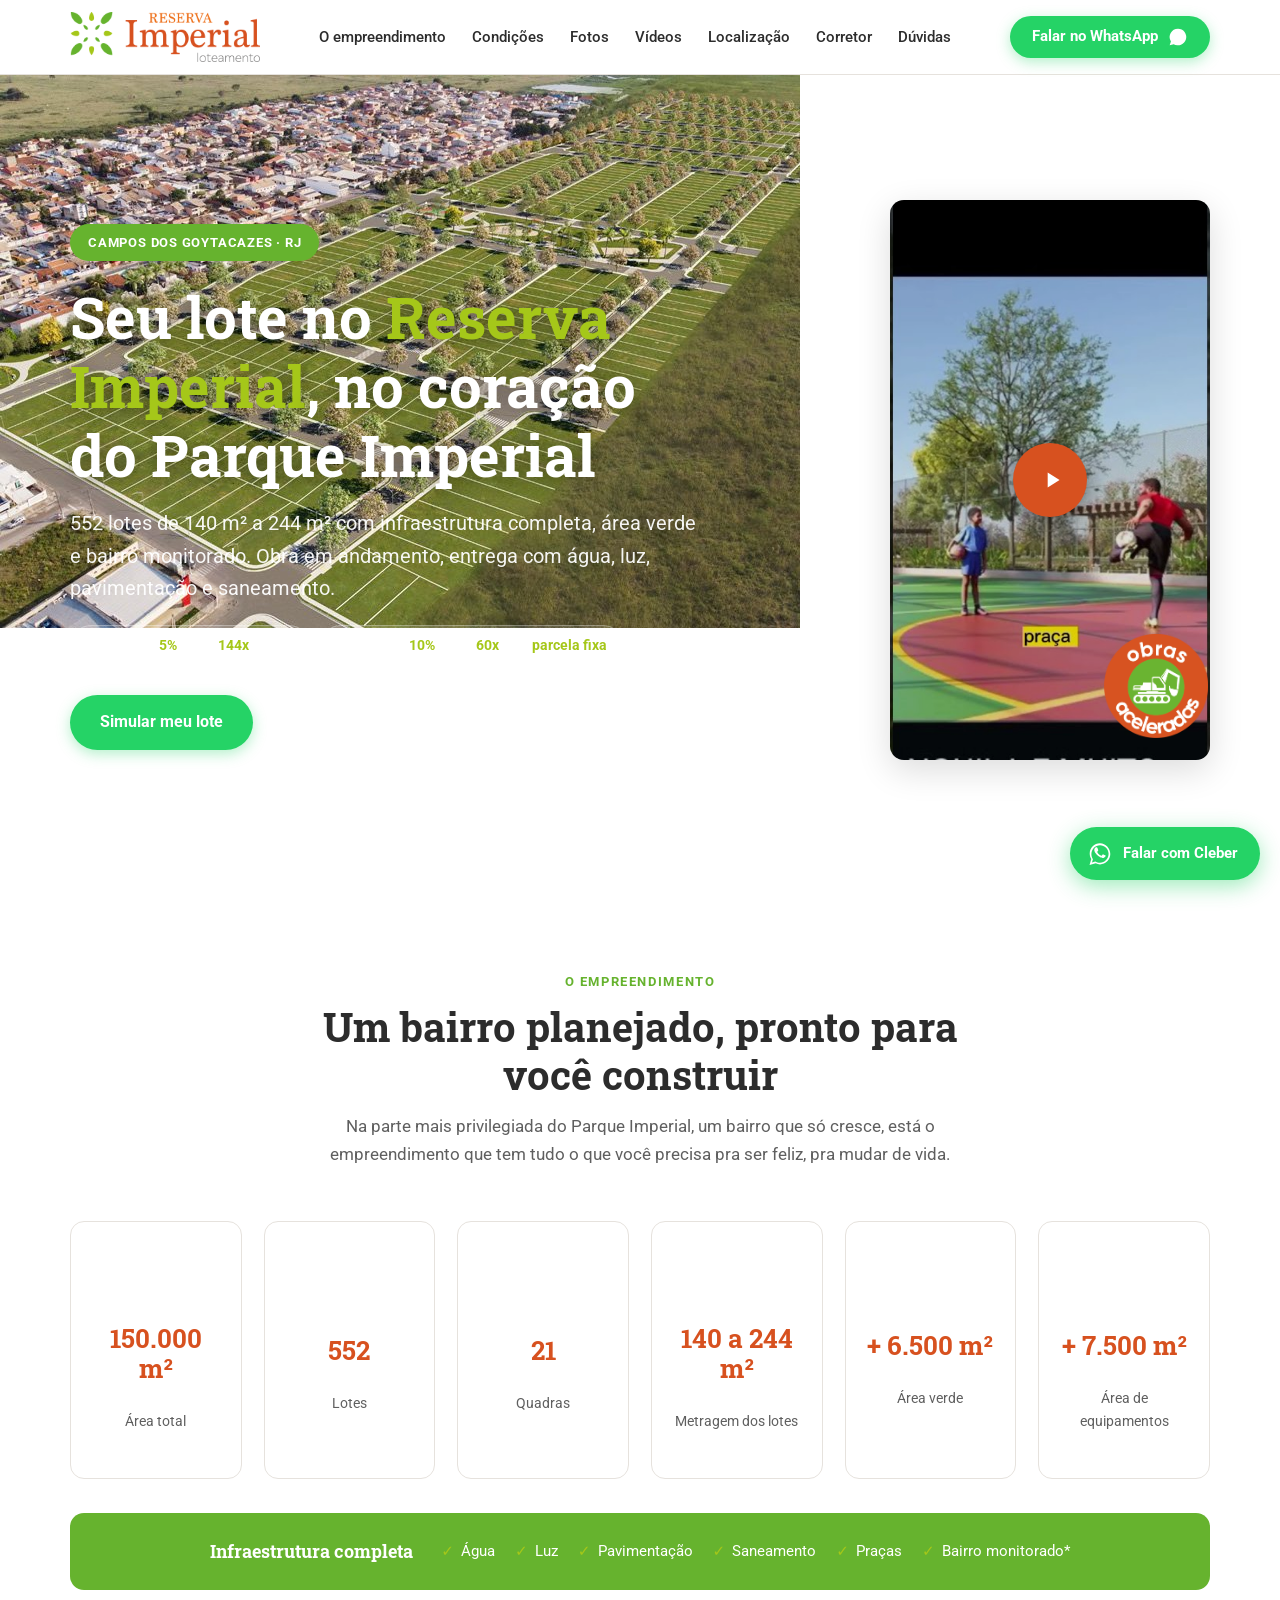
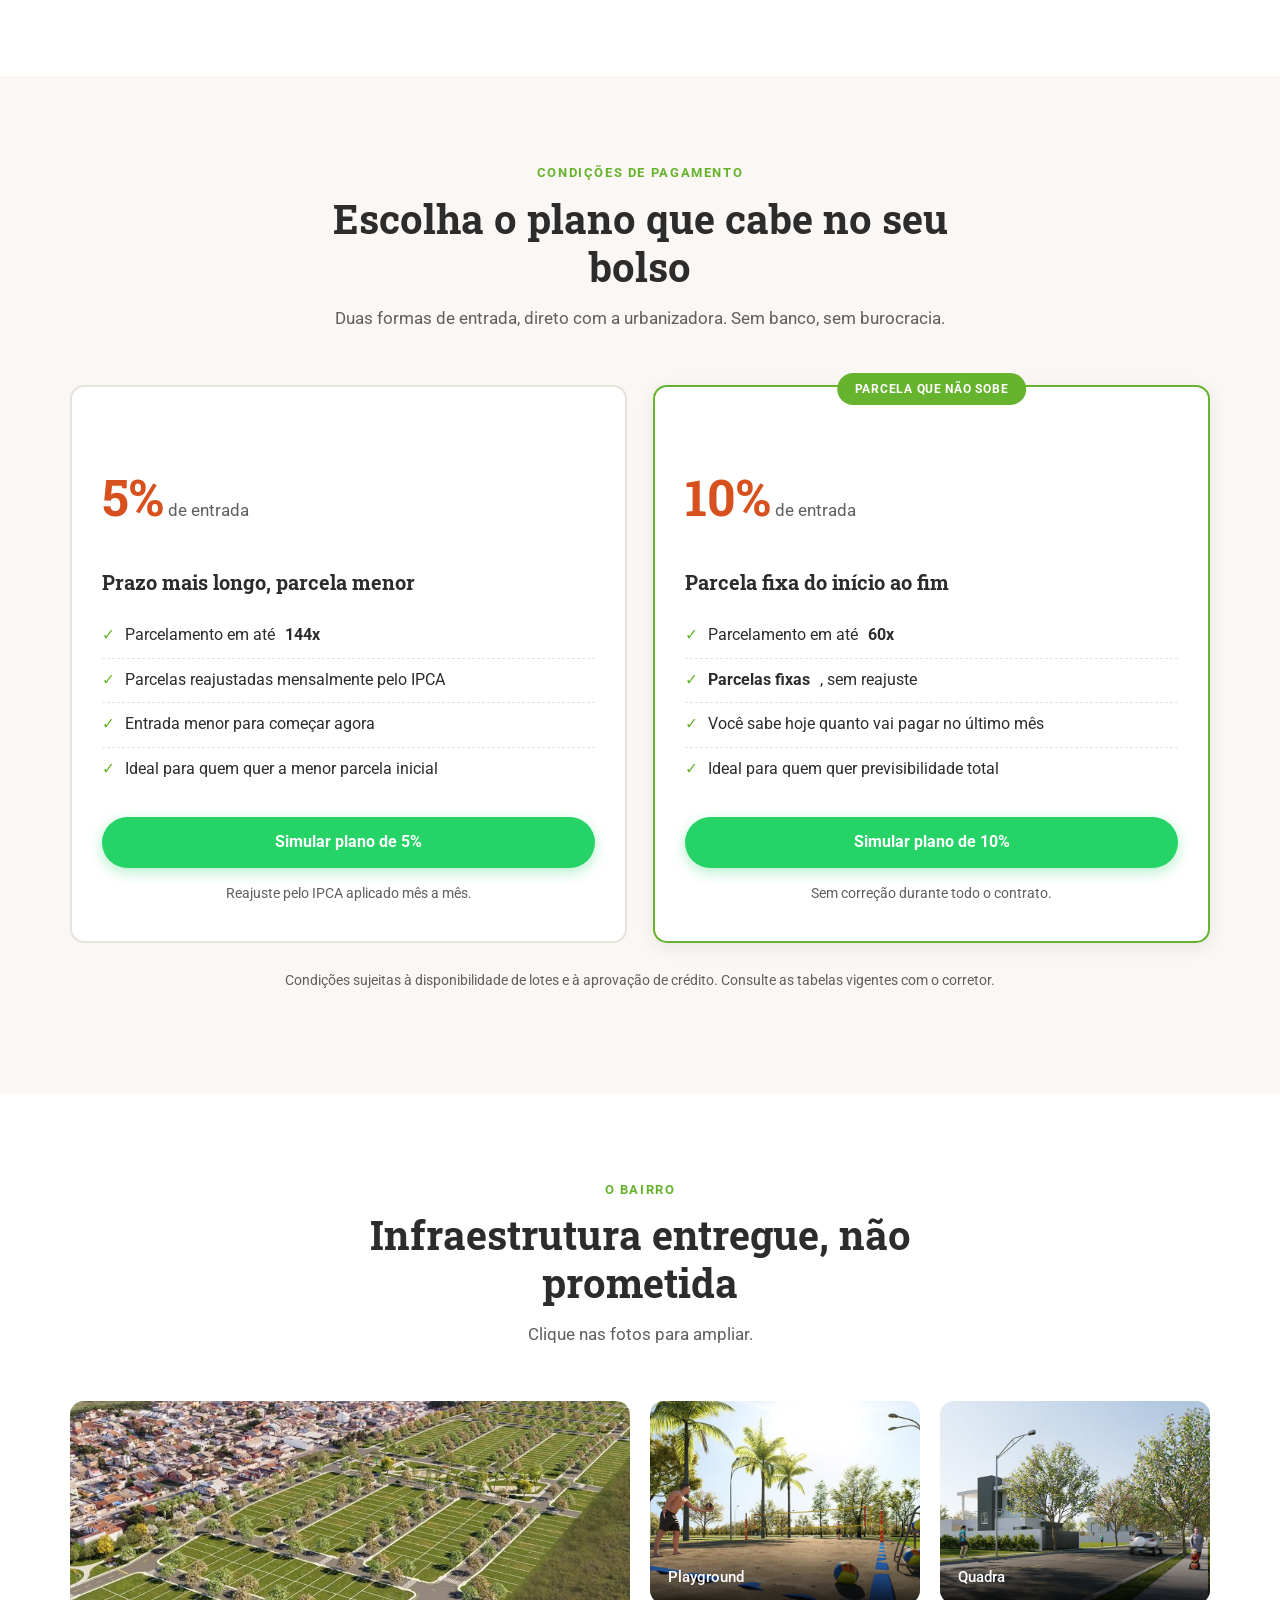
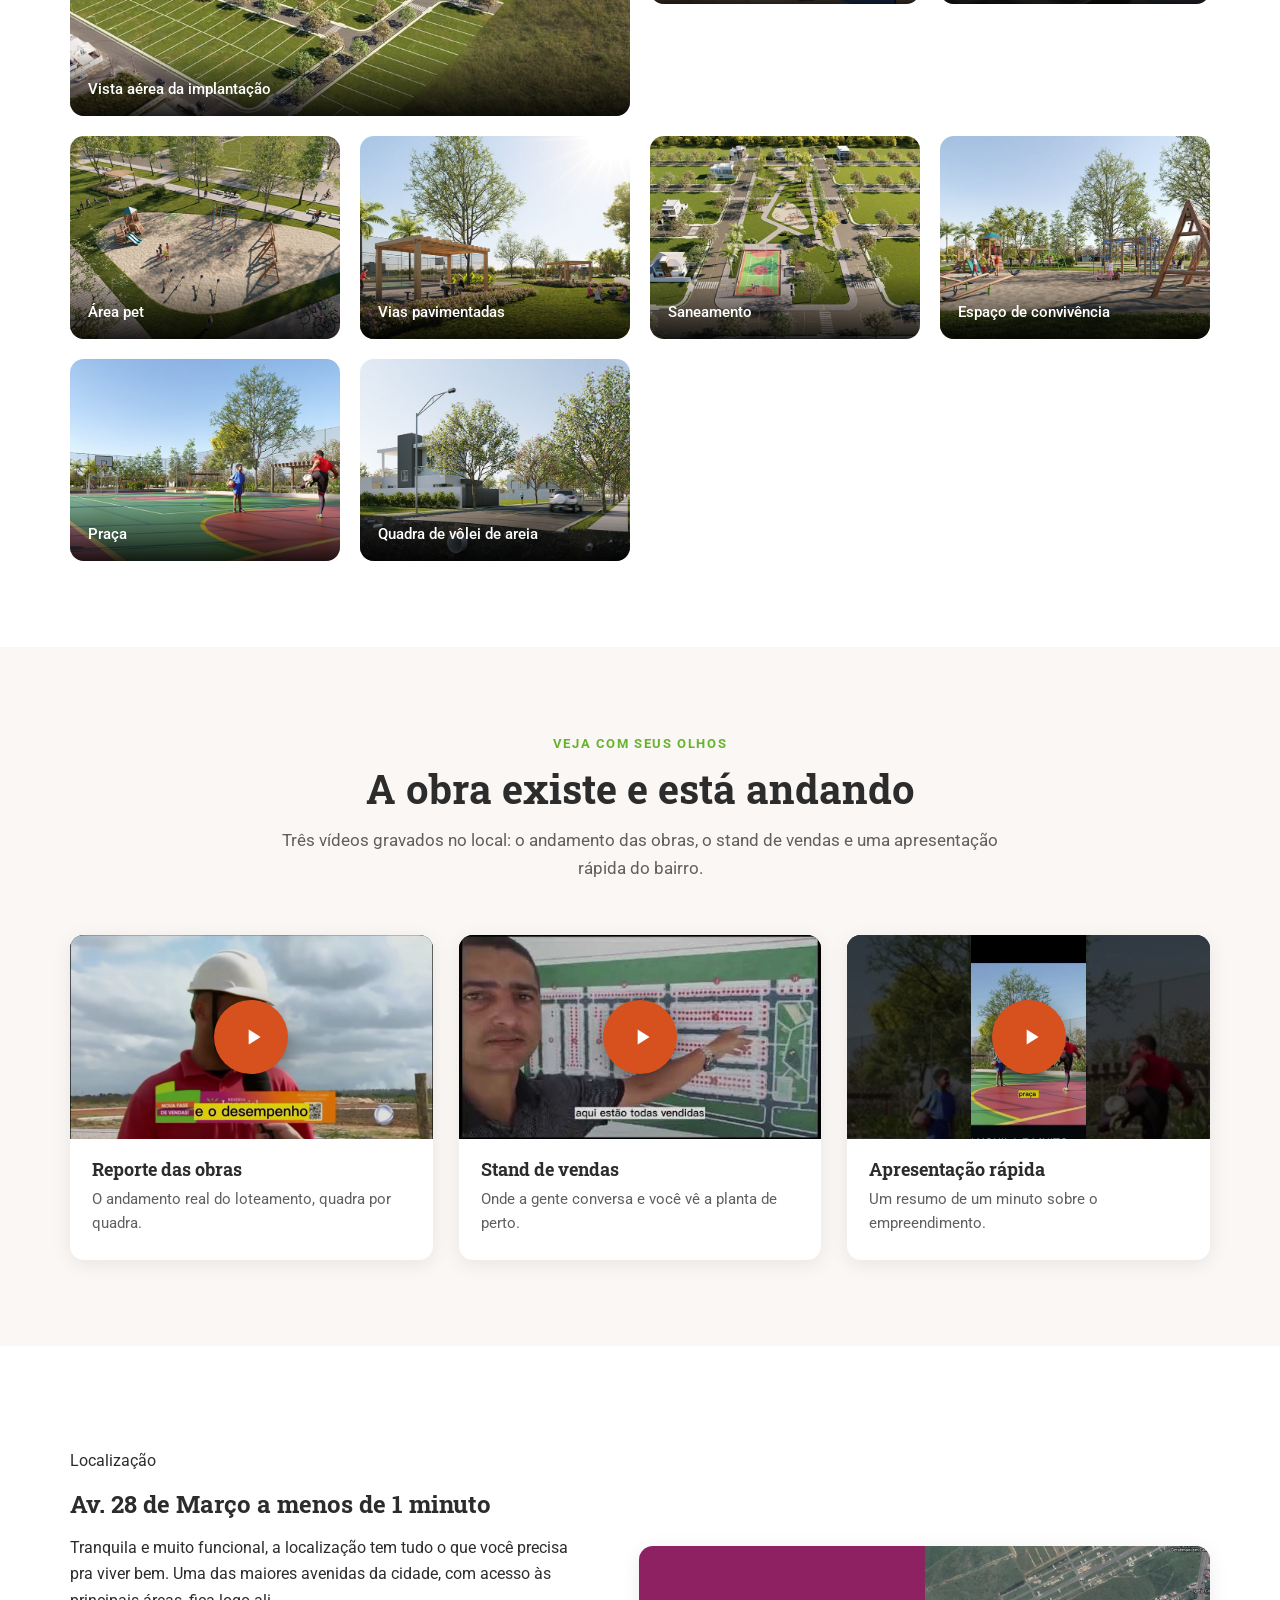
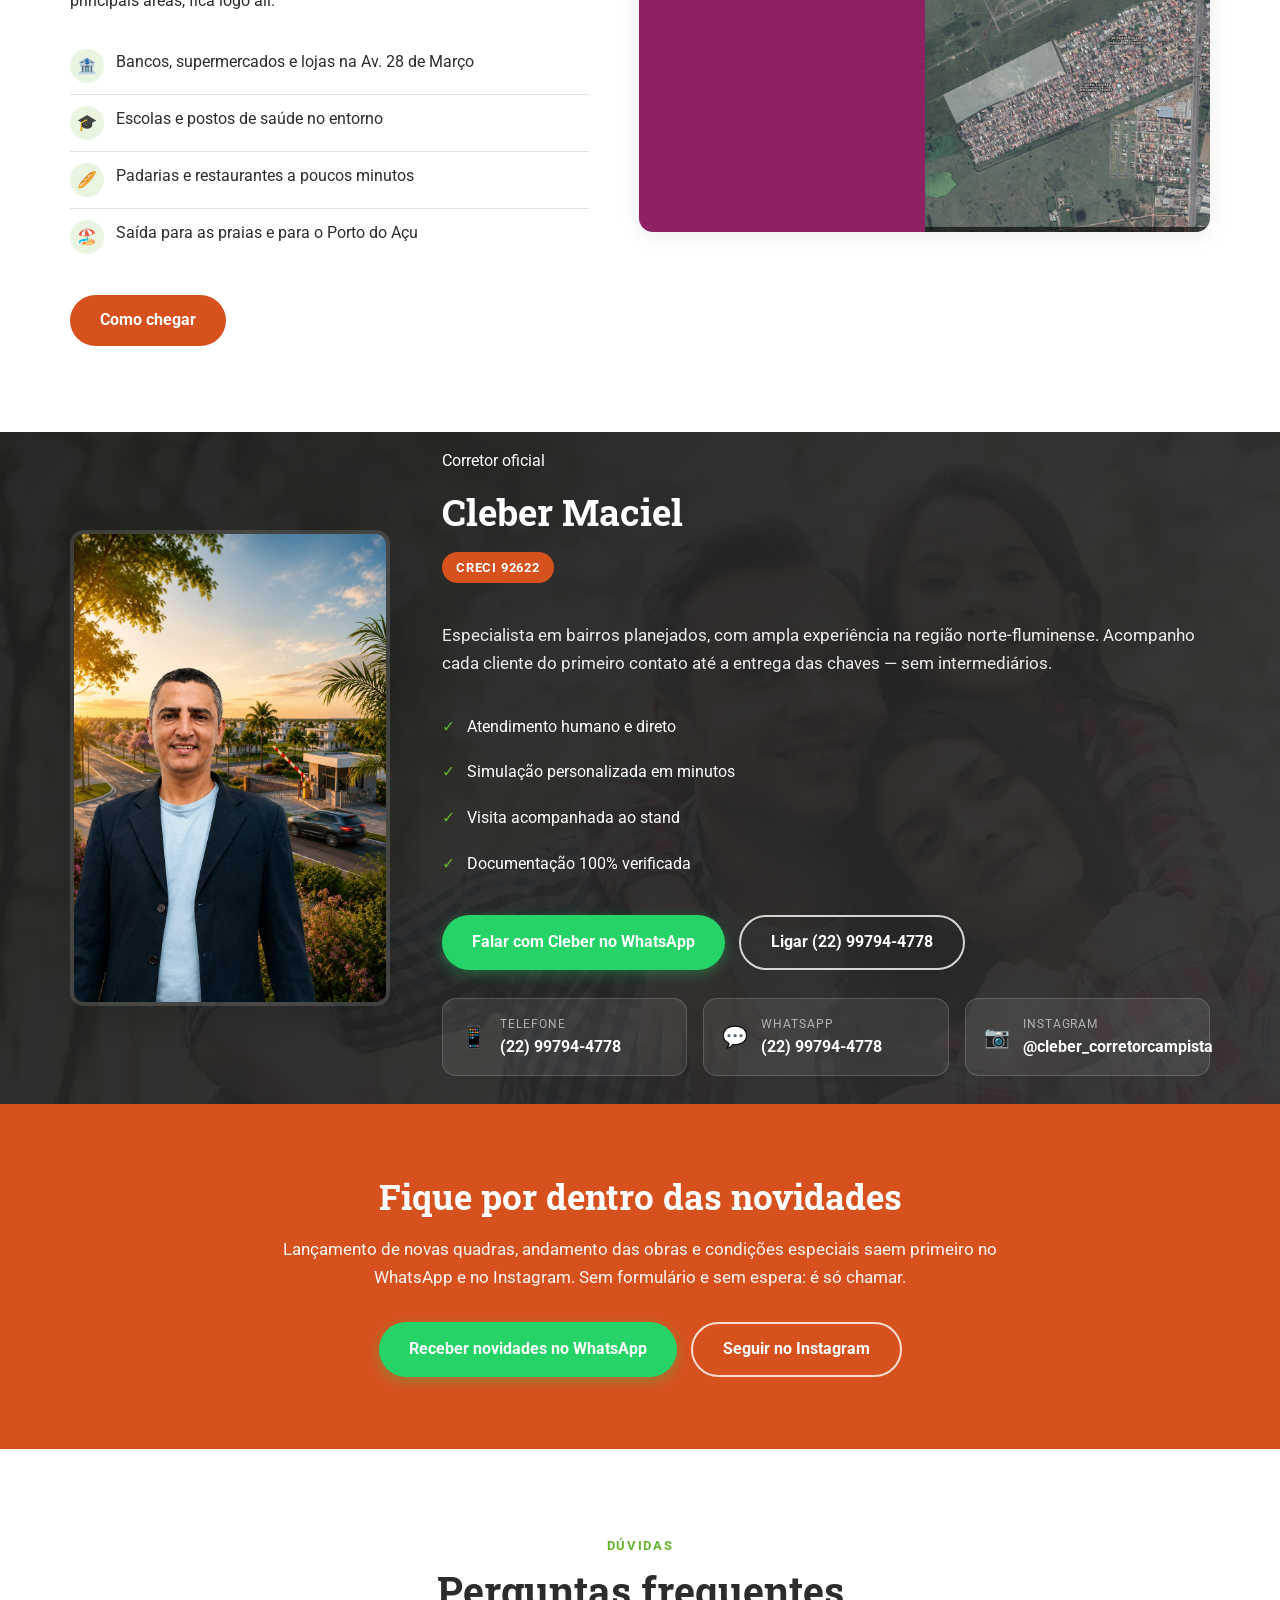
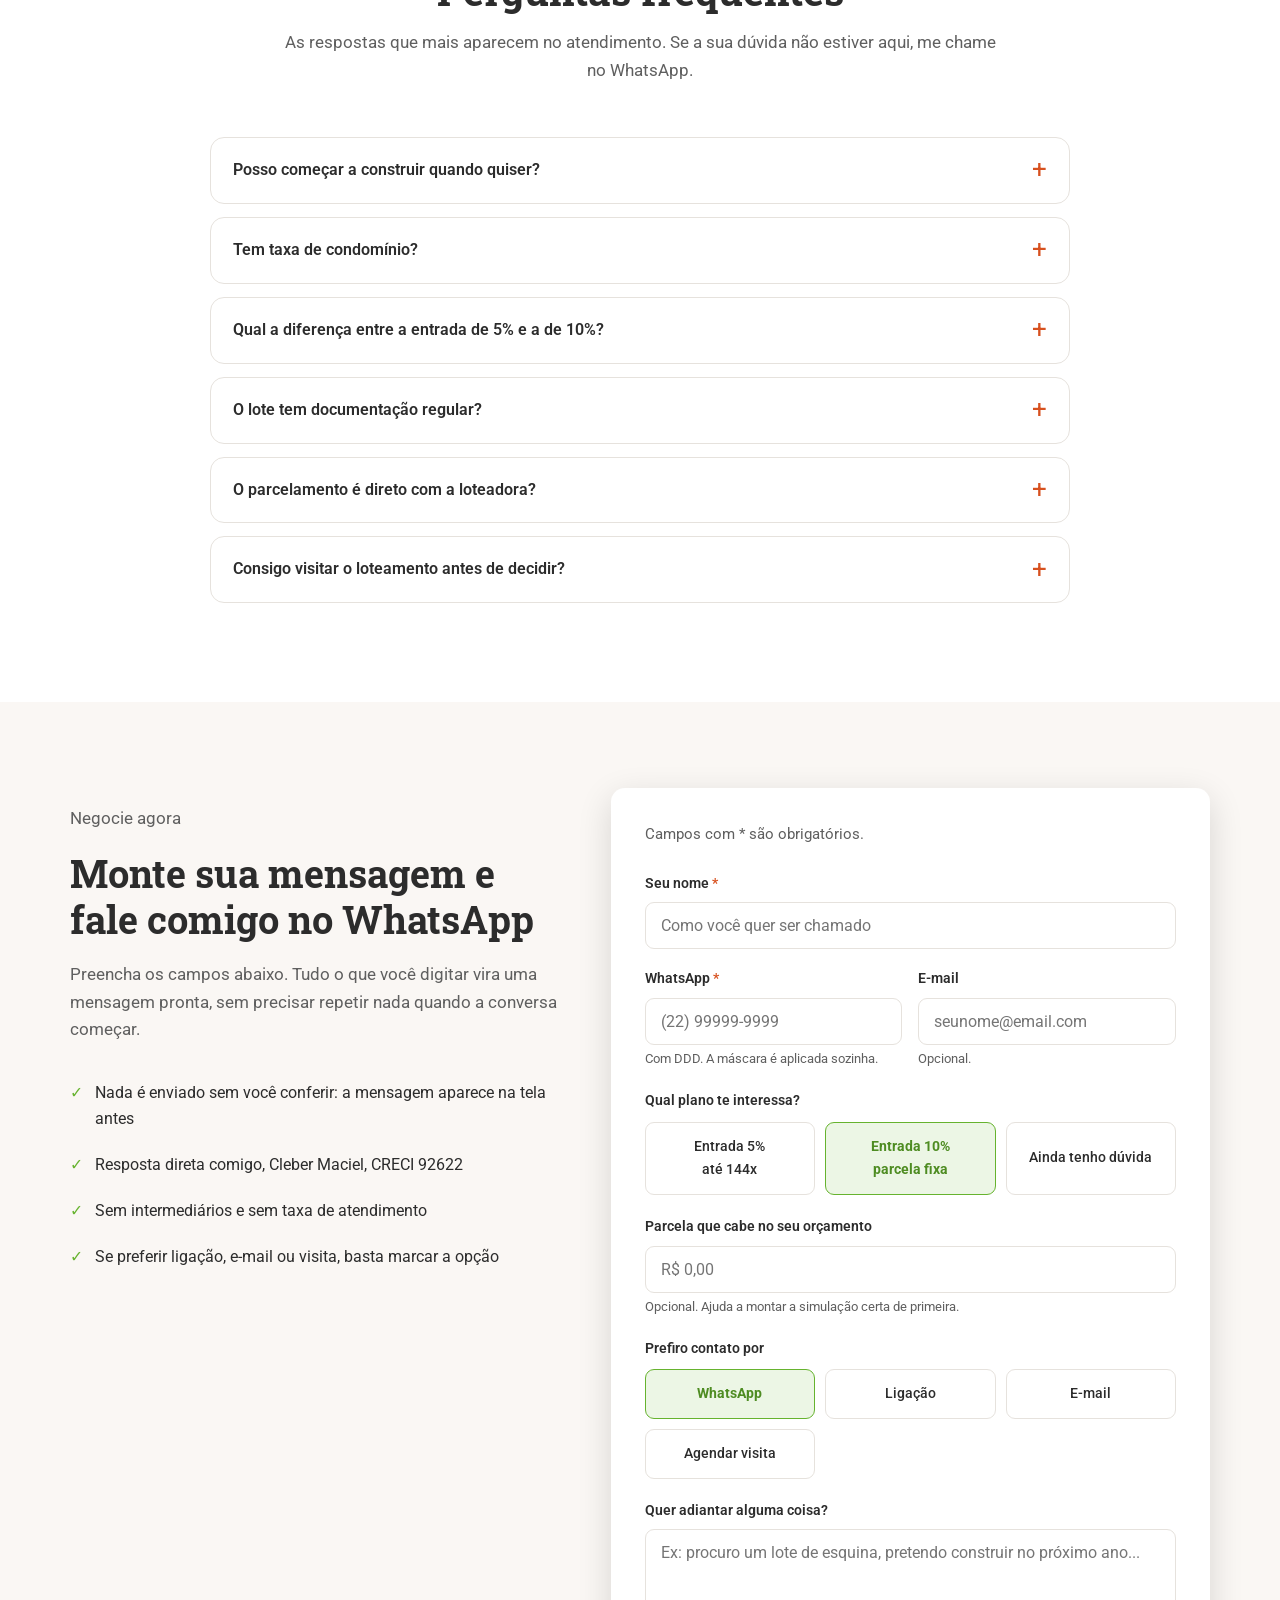
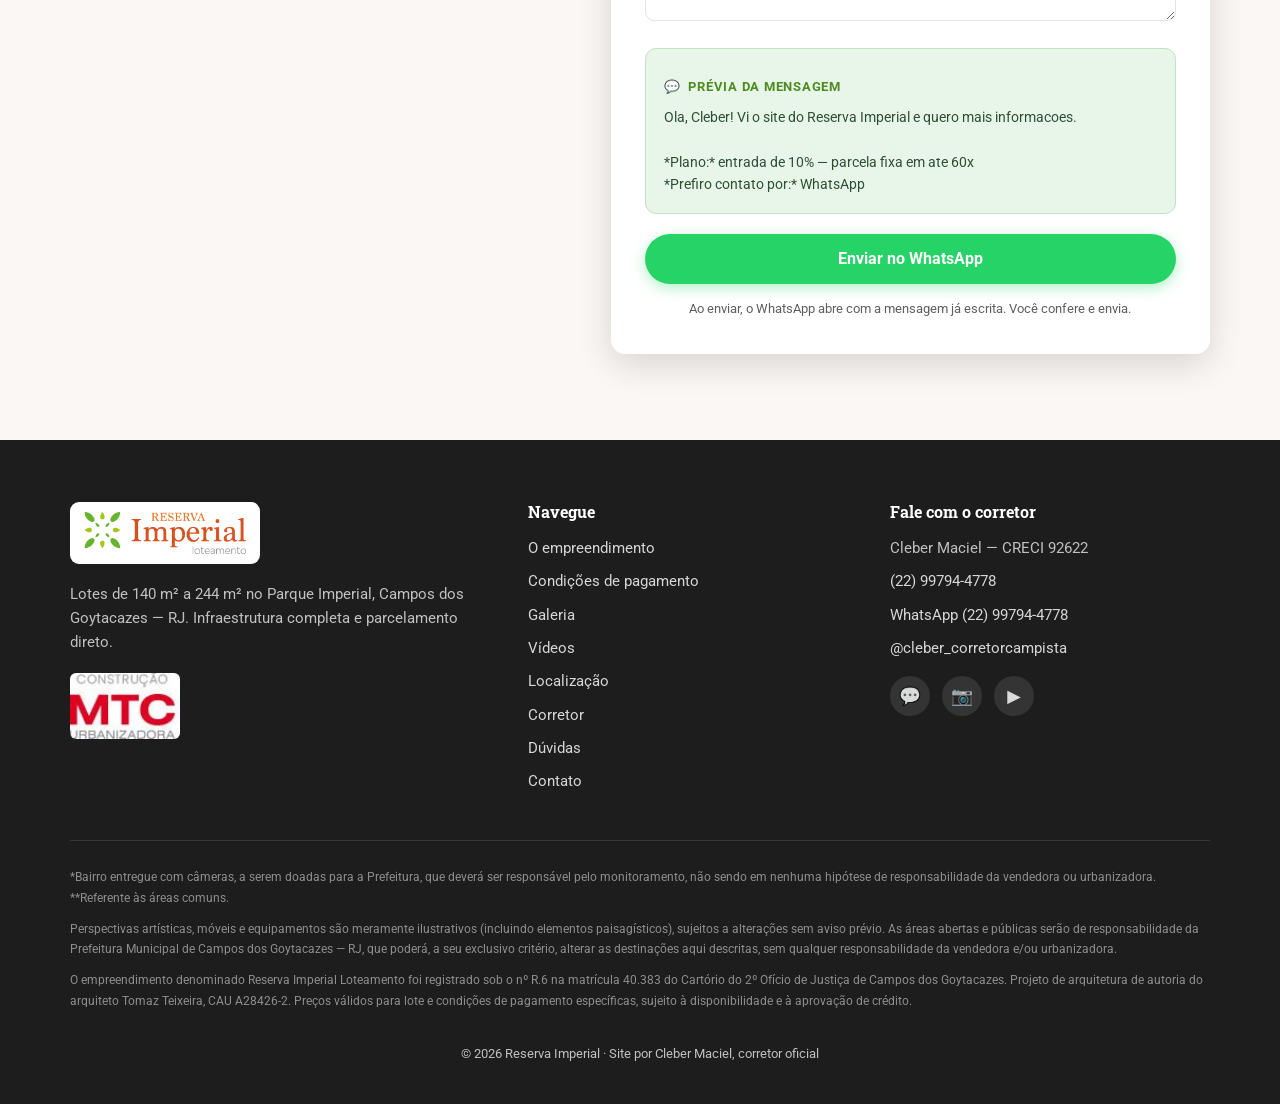
==== novo-site/index.html @ 7c54fb8e "SIET" ====
<!DOCTYPE html>
<html lang="pt-BR">
<head>
<meta charset="utf-8">
<meta name="viewport" content="width=device-width, initial-scale=1">
<title>Loteamento Reserva Imperial — Lotes em Campos dos Goytacazes, RJ</title>
<meta name="description" content="Lotes de 140 m² a 244 m² no Parque Imperial, Campos dos Goytacazes. Entrada de 5% em até 144x ou 10% com parcela fixa em até 60x. Fale com Cleber Maciel, CRECI 92622.">
<link rel="canonical" href="https://loteamentoreservaimperial.com.br/">
<link rel="icon" href="assets/img/favicon.png">

<meta property="og:type" content="website">
<meta property="og:locale" content="pt_BR">
<meta property="og:site_name" content="Loteamento Reserva Imperial">
<meta property="og:title" content="Loteamento Reserva Imperial — Lotes em Campos dos Goytacazes">
<meta property="og:description" content="552 lotes de 140 m² a 244 m² com infraestrutura completa. Entrada de 5% em até 144x ou 10% com parcela fixa em até 60x.">
<meta property="og:image" content="https://loteamentoreservaimperial.com.br/assets/img/IMPLANTAcaO_DRONE.jpg">
<meta property="og:image:alt" content="Vista aérea do Loteamento Reserva Imperial">
<meta property="og:url" content="https://loteamentoreservaimperial.com.br/">
<meta name="twitter:card" content="summary_large_image">
<meta name="twitter:title" content="Loteamento Reserva Imperial — Campos dos Goytacazes">
<meta name="twitter:description" content="Lotes com infraestrutura completa. Entrada de 5% em até 144x ou 10% fixa em até 60x.">
<meta name="twitter:image" content="https://loteamentoreservaimperial.com.br/assets/img/IMPLANTAcaO_DRONE.jpg">

<link rel="preconnect" href="https://fonts.googleapis.com">
<link rel="preconnect" href="https://fonts.gstatic.com" crossorigin>
<link href="https://fonts.googleapis.com/css2?family=Roboto:wght@400;500;700&family=Roboto+Slab:wght@600;700&display=swap" rel="stylesheet">
<link rel="stylesheet" href="css/style.css">
</head>
<body>

<a class="pular-link" href="#conteudo">Pular para o conteúdo</a>

<header class="topo">
  <div class="container topo-inner">
    <a class="topo-logo" href="#inicio">
      <img src="assets/img/logo-reserva-imperial.png" alt="Reserva Imperial Loteamento" width="190" height="49">
    </a>

    <button class="menu-btn" type="button" aria-expanded="false" aria-controls="menu-principal" aria-label="Abrir menu">
      <span></span><span></span><span></span>
    </button>

    <nav class="nav" id="menu-principal" aria-label="Menu principal">
      <ul>
        <li><a href="#empreendimento">O empreendimento</a></li>
        <li><a href="#pagamento">Condições</a></li>
        <li><a href="#galeria">Fotos</a></li>
        <li><a href="#videos">Vídeos</a></li>
        <li><a href="#localizacao">Localização</a></li>
        <li><a href="#corretor">Corretor</a></li>
        <li><a href="#duvidas">Dúvidas</a></li>
      </ul>
    </nav>

    <div class="topo-cta">
      <a class="btn btn-whats" href="https://wa.me/5522997944778?text=Ol%C3%A1%2C%20Cleber!%20Vi%20o%20site%20do%20Reserva%20Imperial%20e%20quero%20mais%20informa%C3%A7%C3%B5es." target="_blank" rel="noopener">
        <span class="txt">Falar no WhatsApp</span>
        <svg viewBox="0 0 24 24" width="20" height="20" aria-hidden="true" fill="currentColor"><path d="M17.5 14.4c-.3-.2-1.8-.9-2.1-1-.3-.1-.5-.2-.7.1s-.8 1-1 1.2c-.2.2-.4.3-.7.1a8.4 8.4 0 0 1-2.5-1.5 9.2 9.2 0 0 1-1.7-2.2c-.2-.3 0-.5.1-.6l.6-.7c.2-.2.2-.4.3-.6 0-.2-.7-1.7-1-2.3-.2-.6-.5-.5-.7-.5h-.6c-.2 0-.6.1-.9.4-.3.4-1.1 1.1-1.1 2.6s1.1 3 1.3 3.2c.1.2 2 3.3 5 4.5 2.5 1 3 .8 3.6.7.5 0 1.7-.7 2-1.4.2-.7.2-1.3.2-1.4-.1-.1-.2-.2-.5-.3zM12 2a10 10 0 0 0-8.5 15.3L2 22l4.8-1.4A10 10 0 1 0 12 2z"/></svg>
      </a>
    </div>
  </div>
</header>

<main id="conteudo">

<section class="hero" id="inicio">
  <img class="hero-bg" src="assets/img/IMPLANTAcaO_DRONE.jpg" alt="" aria-hidden="true">
  <div class="container">
    <div class="hero-grid">
      <div>
        <p class="hero-tag">Campos dos Goytacazes · RJ</p>
        <h1>Seu lote no <span class="destaque">Reserva Imperial</span>, no coração do Parque Imperial</h1>
        <p class="hero-sub">552 lotes de 140 m² a 244 m² com infraestrutura completa, área verde e bairro monitorado. Obra em andamento, entrega com água, luz, pavimentação e saneamento.</p>
        <ul class="hero-precos">
          <li>Entrada de <strong>5%</strong> — até <strong>144x</strong> (IPCA)</li>
          <li>Entrada de <strong>10%</strong> — até <strong>60x</strong> com <strong>parcela fixa</strong></li>
        </ul>
        <div class="hero-btns">
          <a class="btn btn-whats" data-plano="10" href="https://wa.me/5522997944778" target="_blank" rel="noopener">Simular meu lote</a>
          <a class="btn btn-vazio" href="#pagamento">Ver as condições</a>
        </div>
      </div>

      <div class="hero-video">
        <div class="video-facade" data-video="8uhp53BxR7E" data-titulo="Apresentação do Loteamento Reserva Imperial" aria-label="Assistir a apresentação do Reserva Imperial">
          <img src="assets/img/8uhp53BxR7E-maxresdefault.jpg" alt="Apresentação em vídeo do Loteamento Reserva Imperial" width="405" height="720">
          <span class="video-play" aria-hidden="true"><svg viewBox="0 0 24 24"><path d="M8 5v14l11-7z"/></svg></span>
        </div>
      </div>
    </div>
    <img class="hero-selo" src="assets/img/SeloObras.png" alt="Selo de obras em andamento" width="110" height="110">
  </div>
</section>

<section class="secao" id="empreendimento">
  <div class="container">
    <div class="secao-titulo revela">
      <p class="olho">O empreendimento</p>
      <h2>Um bairro planejado, pronto para você construir</h2>
      <p>Na parte mais privilegiada do Parque Imperial, um bairro que só cresce, está o empreendimento que tem tudo o que você precisa pra ser feliz, pra mudar de vida.</p>
    </div>

    <div class="numeros-grid revela">
      <div class="numero-card">
        <img src="assets/img/reserva-imperial-icone1-1.png" alt="" width="52" height="52">
        <p class="valor">150.000 m²</p>
        <p class="rotulo">Área total</p>
      </div>
      <div class="numero-card">
        <img src="assets/img/reserva-imperialicone-2-1.png" alt="" width="52" height="52">
        <p class="valor">552</p>
        <p class="rotulo">Lotes</p>
      </div>
      <div class="numero-card">
        <img src="assets/img/reserva-imperial-icone3-1.png" alt="" width="52" height="52">
        <p class="valor">21</p>
        <p class="rotulo">Quadras</p>
      </div>
      <div class="numero-card">
        <img src="assets/img/reserva-imperial-icone1-1.png" alt="" width="52" height="52">
        <p class="valor">140 a 244 m²</p>
        <p class="rotulo">Metragem dos lotes</p>
      </div>
      <div class="numero-card">
        <img src="assets/img/reserva-imperial-icone6.png" alt="" width="52" height="52">
        <p class="valor">+ 6.500 m²</p>
        <p class="rotulo">Área verde</p>
      </div>
      <div class="numero-card">
        <img src="assets/img/reserva-imperial-icone7.png" alt="" width="52" height="52">
        <p class="valor">+ 7.500 m²</p>
        <p class="rotulo">Área de equipamentos</p>
      </div>
    </div>

    <div class="infra-faixa revela">
      <strong>Infraestrutura completa</strong>
      <ul>
        <li>Água</li>
        <li>Luz</li>
        <li>Pavimentação</li>
        <li>Saneamento</li>
        <li>Praças</li>
        <li>Bairro monitorado*</li>
      </ul>
    </div>
  </div>
</section>

<section class="secao secao-alt" id="condicoes">
  <div class="container">
    <div class="secao-titulo revela">
      <p class="olho">Condições de pagamento</p>
      <h2>Escolha o plano que cabe no seu bolso</h2>
      <p>Duas formas de entrada, direto com a urbanizadora. Sem banco, sem burocracia.</p>
    </div>

    <div class="planos revela">
      <div class="plano">
        <p class="plano-entrada">5%<span> de entrada</span></p>
        <h3>Prazo mais longo, parcela menor</h3>
        <ul>
          <li>Parcelamento em até <strong>144x</strong></li>
          <li>Parcelas reajustadas mensalmente pelo IPCA</li>
          <li>Entrada menor para começar agora</li>
          <li>Ideal para quem quer a menor parcela inicial</li>
        </ul>
        <a class="btn btn-whats btn-bloco" data-plano="5" href="#negociar">Simular plano de 5%</a>
        <p class="plano-nota">Reajuste pelo IPCA aplicado mês a mês.</p>
      </div>

      <div class="plano destaque">
        <span class="plano-fita">Parcela que não sobe</span>
        <p class="plano-entrada">10%<span> de entrada</span></p>
        <h3>Parcela fixa do início ao fim</h3>
        <ul>
          <li>Parcelamento em até <strong>60x</strong></li>
          <li><strong>Parcelas fixas</strong>, sem reajuste</li>
          <li>Você sabe hoje quanto vai pagar no último mês</li>
          <li>Ideal para quem quer previsibilidade total</li>
        </ul>
        <a class="btn btn-whats btn-bloco" data-plano="10" href="#negociar">Simular plano de 10%</a>
        <p class="plano-nota">Sem correção durante todo o contrato.</p>
      </div>
    </div>

    <p class="planos-aviso revela">Condições sujeitas à disponibilidade de lotes e à aprovação de crédito. Consulte as tabelas vigentes com o corretor.</p>
  </div>
</section>

<section class="secao" id="galeria">
  <div class="container">
    <div class="secao-titulo revela">
      <p class="olho">O bairro</p>
      <h2>Infraestrutura entregue, não prometida</h2>
      <p>Clique nas fotos para ampliar.</p>
    </div>

    <div class="galeria revela">
      <figure data-full="assets/img/IMPLANTAcaO_DRONE.jpg">
        <img src="assets/img/IMPLANTAcaO_DRONE.jpg" alt="Vista aérea do loteamento Reserva Imperial com as quadras e vias já demarcadas" loading="lazy">
        <figcaption>Vista aérea da implantação</figcaption>
      </figure>
      <figure data-full="assets/img/reserva-imperial01.jpg">
        <img src="assets/img/reserva-imperial01-768x531.jpg" alt="Playground do bairro com brinquedos instalados" loading="lazy">
        <figcaption>Playground</figcaption>
      </figure>
      <figure data-full="assets/img/reserva-imperial02.jpg">
        <img src="assets/img/reserva-imperial02-768x531.jpg" alt="Quadra poliesportiva do loteamento" loading="lazy">
        <figcaption>Quadra</figcaption>
      </figure>
      <figure data-full="assets/img/reserva-imperial03.jpg">
        <img src="assets/img/reserva-imperial03-768x531.jpg" alt="Área pet cercada para cães" loading="lazy">
        <figcaption>Área pet</figcaption>
      </figure>
      <figure data-full="assets/img/reserva-imperial04.jpg">
        <img src="assets/img/reserva-imperial04-768x531.jpg" alt="Ruas asfaltadas com guias e sarjetas concluídas" loading="lazy">
        <figcaption>Vias pavimentadas</figcaption>
      </figure>
      <figure data-full="assets/img/reserva-imperial05.jpg">
        <img src="assets/img/reserva-imperial05-768x531.jpg" alt="Obra de rede de saneamento do loteamento" loading="lazy">
        <figcaption>Saneamento</figcaption>
      </figure>
      <figure data-full="assets/img/reserva-imperial06.jpg">
        <img src="assets/img/reserva-imperial06-768x531.jpg" alt="Espaço de convivência com bancos e paisagismo" loading="lazy">
        <figcaption>Espaço de convivência</figcaption>
      </figure>
      <figure data-full="assets/img/reserva-imperial08.jpg">
        <img src="assets/img/reserva-imperial08-768x531.jpg" alt="Praça central do bairro com área gramada" loading="lazy">
        <figcaption>Praça</figcaption>
      </figure>
      <figure data-full="assets/img/reserva-imperial09.jpg">
        <img src="assets/img/reserva-imperial09-768x531.jpg" alt="Quadra de vôlei de areia do loteamento" loading="lazy">
        <figcaption>Quadra de vôlei de areia</figcaption>
      </figure>
    </div>
  </div>
</section>

<!-- ===================== VIDEOS ===================== -->
<section class="secao secao-alt" id="videos">
  <div class="container">
    <div class="secao-titulo revela">
      <p class="olho">Veja com seus olhos</p>
      <h2>A obra existe e está andando</h2>
      <p>Três vídeos gravados no local: o andamento das obras, o stand de vendas e uma apresentação rápida do bairro.</p>
    </div>

    <div class="videos-grid revela">
      <article class="video-card">
        <div class="moldura">
          <div class="video-facade" data-video="cCxr64xngdQ" data-titulo="Reporte Loteamento Reserva Imperial">
            <img src="assets/img/cCxr64xngdQ-maxresdefault.jpg" alt="Capa do vídeo com o reporte das obras do Reserva Imperial" loading="lazy">
            <span class="video-play" aria-hidden="true">
              <svg viewBox="0 0 24 24"><path d="M8 5v14l11-7z"/></svg>
            </span>
          </div>
        </div>
        <div class="info">
          <h3>Reporte das obras</h3>
          <p>O andamento real do loteamento, quadra por quadra.</p>
        </div>
      </article>

      <article class="video-card">
        <div class="moldura">
          <div class="video-facade" data-video="fD1YooKp1zg" data-titulo="Stand Loteamento Reserva Imperial">
            <img src="assets/img/fD1YooKp1zg-hqdefault.jpg" alt="Capa do vídeo do stand de vendas do Reserva Imperial" loading="lazy">
            <span class="video-play" aria-hidden="true">
              <svg viewBox="0 0 24 24"><path d="M8 5v14l11-7z"/></svg>
            </span>
          </div>
        </div>
        <div class="info">
          <h3>Stand de vendas</h3>
          <p>Onde a gente conversa e você vê a planta de perto.</p>
        </div>
      </article>

      <article class="video-card">
        <div class="moldura">
          <div class="video-facade" data-video="8uhp53BxR7E" data-titulo="Apresentação loteamento Reserva Imperial">
            <img src="assets/img/8uhp53BxR7E-maxresdefault.jpg" alt="Capa do vídeo de apresentação do Reserva Imperial" loading="lazy">
            <span class="video-play" aria-hidden="true">
              <svg viewBox="0 0 24 24"><path d="M8 5v14l11-7z"/></svg>
            </span>
          </div>
        </div>
        <div class="info">
          <h3>Apresentação rápida</h3>
          <p>Um resumo de um minuto sobre o empreendimento.</p>
        </div>
      </article>
    </div>
  </div>
</section>

<!-- ===================== LOCALIZACAO ===================== -->
<section class="secao" id="localizacao">
  <div class="container">
    <div class="local-grid">
      <div class="revela">
        <p class="olho">Localização</p>
        <h2>Av. 28 de Março a menos de 1 minuto</h2>
        <p>Tranquila e muito funcional, a localização tem tudo o que você precisa pra viver bem. Uma das maiores avenidas da cidade, com acesso às principais áreas, fica logo ali.</p>

        <ul class="local-lista">
          <li><span class="icone">🏦</span> Bancos, supermercados e lojas na Av. 28 de Março</li>
          <li><span class="icone">🎓</span> Escolas e postos de saúde no entorno</li>
          <li><span class="icone">🥖</span> Padarias e restaurantes a poucos minutos</li>
          <li><span class="icone">🏖️</span> Saída para as praias e para o Porto do Açu</li>
        </ul>

        <a class="btn btn-laranja" href="https://www.google.com/maps/dir/-21.8041464,-41.3095655/" target="_blank" rel="noopener">Como chegar</a>
      </div>

      <div class="local-mapa revela">
        <img class="mapa-desktop" src="assets/img/reserva-imperial-mapa-1.jpg" alt="Mapa da região do Reserva Imperial em Campos dos Goytacazes" loading="lazy">
        <img class="mapa-mobile" src="assets/img/reserva-imperial-mapa-mobile.jpg" alt="Mapa da região do Reserva Imperial em Campos dos Goytacazes" loading="lazy">
      </div>
    </div>
  </div>
</section>

<!-- ===================== CORRETOR ===================== -->
<section class="corretor" id="corretor">
  <div class="container">
    <div class="corretor-grid revela">
      <div class="corretor-foto">
        <img src="assets/img/cleber.jpg" alt="Cleber Maciel, corretor oficial do Reserva Imperial" width="900" height="1350" loading="lazy">
      </div>

      <div>
        <p class="olho">Corretor oficial</p>
        <h2>Cleber Maciel</h2>
        <p class="creci">CRECI 92622</p>
        <p class="bio">Especialista em bairros planejados, com ampla experiência na região norte-fluminense. Acompanho cada cliente do primeiro contato até a entrega das chaves — sem intermediários.</p>

        <ul class="negocie-bullets">
          <li>Atendimento humano e direto</li>
          <li>Simulação personalizada em minutos</li>
          <li>Visita acompanhada ao stand</li>
          <li>Documentação 100% verificada</li>
        </ul>

        <div class="hero-btns" style="margin-top:28px">
          <a class="btn btn-whats" href="https://wa.me/5522997944778?text=Ol%C3%A1%2C%20Cleber!%20Vi%20o%20site%20do%20Reserva%20Imperial%20e%20quero%20falar%20com%20voc%C3%AA." target="_blank" rel="noopener">Falar com Cleber no WhatsApp</a>
          <a class="btn btn-vazio" href="tel:+5522997944778">Ligar (22) 99794-4778</a>
        </div>

        <div class="corretor-contatos">
          <a href="tel:+5522997944778">
            <span class="ic" aria-hidden="true">📱</span>
            <span><span class="rot">Telefone</span><span class="val">(22) 99794-4778</span></span>
          </a>
          <a href="https://wa.me/5522997944778" target="_blank" rel="noopener">
            <span class="ic" aria-hidden="true">💬</span>
            <span><span class="rot">WhatsApp</span><span class="val">(22) 99794-4778</span></span>
          </a>
          <a href="https://instagram.com/cleber_corretorcampista" target="_blank" rel="noopener">
            <span class="ic" aria-hidden="true">📷</span>
            <span><span class="rot">Instagram</span><span class="val">@cleber_corretorcampista</span></span>
          </a>
        </div>
      </div>
    </div>
  </div>
</section>

<!-- ===================== NOVIDADES (sem formulário) ===================== -->
<section class="novidades" id="novidades">
  <div class="container revela">
    <h2>Fique por dentro das novidades</h2>
    <p>Lançamento de novas quadras, andamento das obras e condições especiais saem primeiro no WhatsApp e no Instagram. Sem formulário e sem espera: é só chamar.</p>
    <div class="novidades-btns">
      <a class="btn btn-whats" href="https://wa.me/5522997944778?text=Ol%C3%A1%2C%20Cleber!%20Quero%20receber%20as%20novidades%20do%20Reserva%20Imperial." target="_blank" rel="noopener">Receber novidades no WhatsApp</a>
      <a class="btn btn-vazio" href="https://instagram.com/cleber_corretorcampista" target="_blank" rel="noopener">Seguir no Instagram</a>
    </div>
  </div>
</section>

<!-- ===================== FAQ ===================== -->
<section class="secao" id="duvidas">
  <div class="container">
    <div class="secao-titulo revela">
      <p class="olho">Dúvidas</p>
      <h2>Perguntas frequentes</h2>
      <p>As respostas que mais aparecem no atendimento. Se a sua dúvida não estiver aqui, me chame no WhatsApp.</p>
    </div>

    <div class="faq revela">
      <details>
        <summary>Posso começar a construir quando quiser?</summary>
        <div class="resposta">
          <p>Sim. O lote é seu e a construção segue o seu tempo, respeitando as normas de uso e ocupação do município e o projeto aprovado do loteamento.</p>
        </div>
      </details>
      <details>
        <summary>Tem taxa de condomínio?</summary>
        <div class="resposta">
          <p>Não. O Reserva Imperial é um bairro aberto, não um condomínio fechado. Você não paga taxa mensal de condomínio, e as áreas públicas ficam sob responsabilidade da Prefeitura de Campos dos Goytacazes.</p>
        </div>
      </details>
      <details>
        <summary>Qual a diferença entre a entrada de 5% e a de 10%?</summary>
        <div class="resposta">
          <p>Com 5% de entrada você parcela em até 144x, e as parcelas são reajustadas mensalmente pelo IPCA. Com 10% de entrada você parcela em até 60x com parcela fixa, sem reajuste.</p>
          <p>Na prática: 5% pesa menos na entrada e alonga o prazo; 10% dá previsibilidade, porque o valor da parcela não sobe.</p>
        </div>
      </details>
      <details>
        <summary>O lote tem documentação regular?</summary>
        <div class="resposta">
          <p>Sim. O loteamento foi registrado sob o nº R.6 na matrícula 40.383 do Cartório do 2º Ofício de Campos dos Goytacazes, e o projeto de arquitetura é de autoria do arquiteto Tomaz Teixeira, CAU A28426-2.</p>
        </div>
      </details>
      <details>
        <summary>O parcelamento é direto com a loteadora?</summary>
        <div class="resposta">
          <p>Sim, o parcelamento é direto, sem necessidade de financiamento bancário. A aprovação está sujeita a análise de crédito e à disponibilidade de lotes.</p>
        </div>
      </details>
      <details>
        <summary>Consigo visitar o loteamento antes de decidir?</summary>
        <div class="resposta">
          <p>Claro. A visita é acompanhada por mim, do stand até o lote, para você ver a infraestrutura pronta. Me chame no WhatsApp e agendamos dia e horário.</p>
        </div>
      </details>
    </div>
  </div>
</section>

<!-- ===================== NEGOCIE AGORA ===================== -->
<section class="secao negocie" id="contato">
  <div class="container">
    <div class="negocie-grid">
      <div class="negocie-info revela">
        <p class="olho">Negocie agora</p>
        <h2>Monte sua mensagem e fale comigo no WhatsApp</h2>
        <p>Preencha os campos abaixo. Tudo o que você digitar vira uma mensagem pronta, sem precisar repetir nada quando a conversa começar.</p>

        <ul class="negocie-bullets">
          <li>Nada é enviado sem você conferir: a mensagem aparece na tela antes</li>
          <li>Resposta direta comigo, Cleber Maciel, CRECI 92622</li>
          <li>Sem intermediários e sem taxa de atendimento</li>
          <li>Se preferir ligação, e-mail ou visita, basta marcar a opção</li>
        </ul>
      </div>

      <form class="form-card revela" id="form-negociar" novalidate>
        <p class="intro">Campos com <span class="obrig">*</span> são obrigatórios.</p>

        <div class="campo">
          <label for="f-nome">Seu nome <span class="obrig">*</span></label>
          <input type="text" id="f-nome" name="nome" autocomplete="name" placeholder="Como você quer ser chamado" required>
        </div>

        <div class="campo-duplo">
          <div class="campo">
            <label for="f-telefone">WhatsApp <span class="obrig">*</span></label>
            <input type="tel" id="f-telefone" name="telefone" inputmode="numeric" autocomplete="tel" placeholder="(22) 99999-9999" maxlength="16" required>
            <span class="dica">Com DDD. A máscara é aplicada sozinha.</span>
          </div>
          <div class="campo">
            <label for="f-email">E-mail</label>
            <input type="email" id="f-email" name="email" autocomplete="email" placeholder="seunome@email.com">
            <span class="dica">Opcional.</span>
          </div>
        </div>

        <fieldset class="opcoes-contato">
          <legend>Qual plano te interessa?</legend>
          <div class="opcoes-grid">
            <label class="opcao">
              <input type="radio" name="entrada" value="5">
              <span>Entrada 5%<br>até 144x</span>
            </label>
            <label class="opcao">
              <input type="radio" name="entrada" value="10" checked>
              <span>Entrada 10%<br>parcela fixa</span>
            </label>
            <label class="opcao">
              <input type="radio" name="entrada" value="duvida">
              <span>Ainda tenho dúvida</span>
            </label>
          </div>
        </fieldset>

        <div class="campo">
          <label for="f-orcamento">Parcela que cabe no seu orçamento</label>
          <input type="text" id="f-orcamento" name="orcamento" inputmode="numeric" placeholder="R$ 0,00">
          <span class="dica">Opcional. Ajuda a montar a simulação certa de primeira.</span>
        </div>

        <fieldset class="opcoes-contato">
          <legend>Prefiro contato por</legend>
          <div class="opcoes-grid">
            <label class="opcao">
              <input type="radio" name="preferencia" value="whatsapp" checked>
              <span>WhatsApp</span>
            </label>
            <label class="opcao">
              <input type="radio" name="preferencia" value="ligacao">
              <span>Ligação</span>
            </label>
            <label class="opcao">
              <input type="radio" name="preferencia" value="email">
              <span>E-mail</span>
            </label>
            <label class="opcao">
              <input type="radio" name="preferencia" value="visita">
              <span>Agendar visita</span>
            </label>
          </div>
        </fieldset>

        <div class="campo">
          <label for="f-mensagem">Quer adiantar alguma coisa?</label>
          <textarea id="f-mensagem" name="mensagem" rows="3" placeholder="Ex: procuro um lote de esquina, pretendo construir no próximo ano..."></textarea>
        </div>

        <div class="previa">
          <p class="previa-topo"><span aria-hidden="true">💬</span> Prévia da mensagem</p>
          <p class="previa-texto" id="previa-texto" aria-live="polite"></p>
        </div>

        <div class="campo honeypot" aria-hidden="true">
          <label for="f-site-url">Não preencha este campo</label>
          <input type="text" id="f-site-url" name="site_url" tabindex="-1" autocomplete="off">
        </div>

        <button type="submit" class="btn btn-whats btn-bloco">Enviar no WhatsApp</button>

        <p class="form-legal">Ao enviar, o WhatsApp abre com a mensagem já escrita. Você confere e envia.</p>

        <p class="previa" id="form-sucesso" hidden>
          Mensagem montada. Se o WhatsApp não abrir, toque em
          <a href="https://wa.me/5522997944778" target="_blank" rel="noopener">wa.me/5522997944778</a>.
        </p>
      </form>
    </div>
  </div>
</section>

</main>

<!-- ===================== RODAPÉ ===================== -->
<footer class="rodape">
  <div class="container">
    <div class="rodape-grid">
      <div>
        <img class="rodape-logo" src="assets/img/logo-reserva-imperial.png" alt="Reserva Imperial Loteamento" width="190" height="49" loading="lazy">
        <p>Lotes de 140 m² a 244 m² no Parque Imperial, Campos dos Goytacazes — RJ. Infraestrutura completa e parcelamento direto.</p>
        <img class="parceiro" src="assets/img/mtc-uno-e1648673007922.jpg" alt="MTC Uno" width="110" height="66" loading="lazy">
      </div>

      <div>
        <h3>Navegue</h3>
        <ul>
          <li><a href="#empreendimento">O empreendimento</a></li>
          <li><a href="#condicoes">Condições de pagamento</a></li>
          <li><a href="#galeria">Galeria</a></li>
          <li><a href="#videos">Vídeos</a></li>
          <li><a href="#localizacao">Localização</a></li>
          <li><a href="#corretor">Corretor</a></li>
          <li><a href="#duvidas">Dúvidas</a></li>
          <li><a href="#contato">Contato</a></li>
        </ul>
      </div>

      <div>
        <h3>Fale com o corretor</h3>
        <ul>
          <li>Cleber Maciel — CRECI 92622</li>
          <li><a href="tel:+5522997944778">(22) 99794-4778</a></li>
          <li><a href="https://wa.me/5522997944778" target="_blank" rel="noopener">WhatsApp (22) 99794-4778</a></li>
          <li><a href="https://instagram.com/cleber_corretorcampista" target="_blank" rel="noopener">@cleber_corretorcampista</a></li>
        </ul>
        <div class="rodape-social">
          <a href="https://wa.me/5522997944778" target="_blank" rel="noopener" aria-label="WhatsApp de Cleber Maciel"><span aria-hidden="true">💬</span></a>
          <a href="https://instagram.com/cleber_corretorcampista" target="_blank" rel="noopener" aria-label="Instagram de Cleber Maciel"><span aria-hidden="true">📷</span></a>
          <a href="https://www.youtube.com/@clebercorretorcampista" target="_blank" rel="noopener" aria-label="Canal no YouTube"><span aria-hidden="true">▶</span></a>
        </div>
      </div>
    </div>

    <div class="rodape-legal">
      <p>*Bairro entregue com câmeras, a serem doadas para a Prefeitura, que deverá ser responsável pelo monitoramento, não sendo em nenhuma hipótese de responsabilidade da vendedora ou urbanizadora. **Referente às áreas comuns.</p>
      <p>Perspectivas artísticas, móveis e equipamentos são meramente ilustrativos (incluindo elementos paisagísticos), sujeitos a alterações sem aviso prévio. As áreas abertas e públicas serão de responsabilidade da Prefeitura Municipal de Campos dos Goytacazes — RJ, que poderá, a seu exclusivo critério, alterar as destinações aqui descritas, sem qualquer responsabilidade da vendedora e/ou urbanizadora.</p>
      <p>O empreendimento denominado Reserva Imperial Loteamento foi registrado sob o nº R.6 na matrícula 40.383 do Cartório do 2º Ofício de Justiça de Campos dos Goytacazes. Projeto de arquitetura de autoria do arquiteto Tomaz Teixeira, CAU A28426-2. Preços válidos para lote e condições de pagamento específicas, sujeito à disponibilidade e à aprovação de crédito.</p>
    </div>

    <p class="rodape-copy">© <span id="ano">2026</span> Reserva Imperial · Site por Cleber Maciel, corretor oficial</p>
  </div>
</footer>

<!-- WhatsApp flutuante -->
<a class="whats-flutuante" href="https://wa.me/5522997944778?text=Ol%C3%A1%2C%20Cleber!%20Vi%20o%20site%20do%20Reserva%20Imperial%20e%20quero%20mais%20informa%C3%A7%C3%B5es." target="_blank" rel="noopener" aria-label="Falar com Cleber no WhatsApp">
  <svg viewBox="0 0 24 24" aria-hidden="true"><path d="M17.5 14.4c-.3-.2-1.8-.9-2.1-1-.3-.1-.5-.2-.7.1-.2.3-.7.9-.9 1.1-.2.2-.3.2-.6.1-.3-.2-1.2-.5-2.3-1.5-.9-.8-1.4-1.7-1.6-2-.2-.3 0-.5.1-.6.1-.1.3-.4.5-.6.1-.2.2-.3.3-.5.1-.2 0-.4 0-.5 0-.1-.6-1.6-.9-2.2-.2-.5-.4-.5-.6-.5h-.6c-.2 0-.5.1-.8.4-.3.3-1 1-1 2.4 0 1.4 1 2.8 1.2 3 .1.2 1.9 3 4.7 4.1 2.3.9 2.8.8 3.3.7.5-.1 1.6-.7 1.9-1.3.2-.7.2-1.2.2-1.3-.1-.2-.2-.2-.5-.4M12 21.8c-1.7 0-3.3-.5-4.7-1.3l-3.3.9.9-3.2c-1-1.5-1.5-3.2-1.5-5C3.4 8.1 7.3 4.2 12 4.2s8.6 3.9 8.6 8.6-3.9 9-8.6 9m0-19.6C6.3 2.2 1.7 6.8 1.7 12.5c0 2 .6 3.9 1.6 5.5L1.5 24l6.2-1.7c1.3.7 2.8 1.1 4.3 1.1 5.7 0 10.3-4.6 10.3-10.3S17.7 2.2 12 2.2"/></svg>
  <span class="txt">Falar com Cleber</span>
</a>

<!-- Lightbox da galeria -->
<div class="lightbox" id="lightbox" hidden>
  <button type="button" class="lightbox-fechar" aria-label="Fechar">×</button>
  <button type="button" class="lightbox-nav ant" aria-label="Foto anterior">‹</button>
  <img src="" alt="">
  <p class="lightbox-legenda"></p>
  <button type="button" class="lightbox-nav prox" aria-label="Próxima foto">›</button>
</div>

<script src="js/main.js" defer></script>
</body>
</html>
---- novo-site/css/style.css ----
/* ============================================================
   Reserva Imperial — Cleber Maciel CRECI 92622
   Paleta extraída do logo original:
   laranja #d7511f · verde #66b32e · lima #a5c719
   ============================================================ */

:root {
  --laranja: #d7511f;
  --laranja-claro: #ed6e17;
  --laranja-escuro: #b03f16;
  --verde: #66b32e;
  --verde-escuro: #4e8c22;
  --lima: #a5c719;
  --whats: #25d366;

  --texto: #2c2c2c;
  --texto-suave: #5f5f5f;
  --linha: #e6e2dd;
  --fundo: #ffffff;
  --fundo-alt: #faf7f4;

  --container: 1180px;
  --raio: 14px;
  --sombra: 0 4px 20px rgba(0, 0, 0, .08);
  --sombra-forte: 0 10px 34px rgba(0, 0, 0, .14);
  --transicao: .25s ease;
}

*, *::before, *::after { box-sizing: border-box; }

html { scroll-behavior: smooth; scroll-padding-top: 88px; }

body {
  margin: 0;
  font-family: Roboto, system-ui, -apple-system, "Segoe UI", sans-serif;
  color: var(--texto);
  background: var(--fundo);
  line-height: 1.65;
  -webkit-font-smoothing: antialiased;
}

img { max-width: 100%; display: block; height: auto; }

a { color: var(--laranja); text-decoration: none; }
a:hover { text-decoration: underline; }

h1, h2, h3 {
  font-family: "Roboto Slab", Georgia, serif;
  line-height: 1.2;
  margin: 0 0 .5em;
  font-weight: 700;
}

/* foco visível para navegação por teclado */
a:focus-visible,
button:focus-visible,
input:focus-visible,
select:focus-visible,
textarea:focus-visible {
  outline: 3px solid var(--laranja);
  outline-offset: 2px;
  border-radius: 4px;
}

.container {
  width: 100%;
  max-width: var(--container);
  margin: 0 auto;
  padding: 0 20px;
}

.pular-link {
  position: absolute;
  left: -9999px;
  top: 0;
  background: var(--laranja);
  color: #fff;
  padding: 12px 20px;
  z-index: 200;
}
.pular-link:focus { left: 0; }

/* ---------- botões ---------- */
.btn {
  display: inline-flex;
  align-items: center;
  justify-content: center;
  gap: 10px;
  padding: 15px 30px;
  border: 0;
  border-radius: 50px;
  font-size: 1rem;
  font-weight: 700;
  font-family: inherit;
  cursor: pointer;
  transition: var(--transicao);
  text-align: center;
  line-height: 1.3;
}
.btn:hover { text-decoration: none; transform: translateY(-2px); }

.btn-whats { background: var(--whats); color: #fff; box-shadow: 0 4px 14px rgba(37, 211, 102, .35); }
.btn-whats:hover { background: #1fb457; color: #fff; }

.btn-laranja { background: var(--laranja); color: #fff; }
.btn-laranja:hover { background: var(--laranja-escuro); color: #fff; }

.btn-vazio { background: transparent; color: #fff; border: 2px solid rgba(255, 255, 255, .8); }
.btn-vazio:hover { background: #fff; color: var(--laranja); }

.btn-bloco { width: 100%; }

/* ---------- cabeçalho ---------- */
.topo {
  position: sticky;
  top: 0;
  z-index: 100;
  background: rgba(255, 255, 255, .97);
  backdrop-filter: blur(8px);
  border-bottom: 1px solid var(--linha);
}
.topo-inner {
  display: flex;
  align-items: center;
  justify-content: space-between;
  gap: 20px;
  min-height: 74px;
}
.topo-logo img { width: 190px; }

.nav ul {
  display: flex;
  gap: 26px;
  list-style: none;
  margin: 0;
  padding: 0;
}
.nav a {
  color: var(--texto);
  font-size: .94rem;
  font-weight: 500;
  padding: 6px 0;
  border-bottom: 2px solid transparent;
}
.nav a:hover { color: var(--laranja); border-bottom-color: var(--laranja); text-decoration: none; }

.topo-cta { display: flex; align-items: center; gap: 14px; }
.topo-cta .btn { padding: 11px 22px; font-size: .92rem; }

.menu-btn {
  display: none;
  background: none;
  border: 0;
  cursor: pointer;
  padding: 8px;
}
.menu-btn span {
  display: block;
  width: 26px;
  height: 3px;
  background: var(--texto);
  border-radius: 3px;
  margin: 5px 0;
  transition: var(--transicao);
}
.menu-btn[aria-expanded="true"] span:nth-child(1) { transform: translateY(8px) rotate(45deg); }
.menu-btn[aria-expanded="true"] span:nth-child(2) { opacity: 0; }
.menu-btn[aria-expanded="true"] span:nth-child(3) { transform: translateY(-8px) rotate(-45deg); }

/* ---------- hero ---------- */
.hero {
  position: relative;
  min-height: 90vh;
  display: flex;
  align-items: center;
  color: #fff;
  overflow: hidden;
  padding: 70px 0;
}
.hero-bg {
  position: absolute;
  inset: 0;
  background: url("../assets/img/banner.jpg") center/cover no-repeat;
}
.hero-bg::after {
  content: "";
  position: absolute;
  inset: 0;
  background: linear-gradient(100deg, rgba(0, 0, 0, .82) 0%, rgba(0, 0, 0, .62) 45%, rgba(0, 0, 0, .3) 100%);
}
.hero .container { position: relative; z-index: 2; }
.hero-grid {
  display: grid;
  grid-template-columns: 1.15fr .85fr;
  gap: 50px;
  align-items: center;
}
.hero-tag {
  display: inline-flex;
  align-items: center;
  gap: 8px;
  background: var(--verde);
  color: #fff;
  font-size: .82rem;
  font-weight: 700;
  letter-spacing: .06em;
  text-transform: uppercase;
  padding: 8px 18px;
  border-radius: 50px;
  margin-bottom: 22px;
}
.hero h1 {
  font-size: clamp(2.1rem, 5vw, 3.6rem);
  color: #fff;
  margin-bottom: 18px;
  text-shadow: 0 2px 18px rgba(0, 0, 0, .4);
}
.hero h1 .destaque { color: var(--lima); }
.hero-sub {
  font-size: clamp(1.02rem, 2vw, 1.22rem);
  max-width: 34em;
  margin: 0 0 20px;
  color: rgba(255, 255, 255, .94);
}

.hero-precos {
  display: flex;
  flex-wrap: wrap;
  gap: 10px;
  margin-bottom: 28px;
  padding: 0;
  list-style: none;
}
.hero-precos li {
  background: rgba(255, 255, 255, .13);
  border: 1px solid rgba(255, 255, 255, .28);
  border-radius: 50px;
  padding: 8px 16px;
  font-size: .9rem;
  font-weight: 500;
}
.hero-precos strong { color: var(--lima); }

.hero-btns { display: flex; flex-wrap: wrap; gap: 14px; }

.hero-video {
  position: relative;
  border-radius: var(--raio);
  overflow: hidden;
  box-shadow: var(--sombra-forte);
  aspect-ratio: 9 / 16;
  max-height: 560px;
  margin-left: auto;
  width: 100%;
  max-width: 320px;
}

.hero-selo {
  position: absolute;
  right: 22px;
  bottom: 22px;
  width: 104px;
  z-index: 3;
}

/* ---------- player de vídeo (facade: só carrega o iframe no clique) ---------- */
.video-facade {
  position: relative;
  width: 100%;
  height: 100%;
  border: 0;
  padding: 0;
  cursor: pointer;
  background: #000;
  display: block;
  overflow: hidden;
}
.video-facade img {
  width: 100%;
  height: 100%;
  object-fit: cover;
  transition: transform .4s ease, opacity var(--transicao);
}
.video-facade:hover img { transform: scale(1.04); opacity: .85; }
.video-facade::after {
  content: "";
  position: absolute;
  inset: 0;
  background: rgba(0, 0, 0, .12);
  transition: var(--transicao);
}
.video-facade:hover::after { background: rgba(0, 0, 0, .28); }
.video-play {
  position: absolute;
  top: 50%;
  left: 50%;
  transform: translate(-50%, -50%);
  width: 74px;
  height: 74px;
  border-radius: 50%;
  background: var(--laranja);
  display: grid;
  place-items: center;
  z-index: 2;
  box-shadow: 0 6px 24px rgba(0, 0, 0, .45);
  transition: var(--transicao);
}
.video-facade:hover .video-play { transform: translate(-50%, -50%) scale(1.1); background: var(--laranja-claro); }
.video-play svg { width: 26px; height: 26px; fill: #fff; margin-left: 4px; }
.video-facade iframe { width: 100%; height: 100%; border: 0; display: block; }

/* ---------- seções ---------- */
.secao { padding: 86px 0; }
.secao-alt { background: var(--fundo-alt); }

.secao-titulo { text-align: center; max-width: 720px; margin: 0 auto 52px; }
.secao-titulo .olho {
  display: block;
  color: var(--verde);
  font-size: .84rem;
  font-weight: 700;
  letter-spacing: .12em;
  text-transform: uppercase;
  margin-bottom: 10px;
}
.secao-titulo h2 { font-size: clamp(1.75rem, 3.6vw, 2.5rem); margin-bottom: 14px; }
.secao-titulo p { color: var(--texto-suave); font-size: 1.06rem; margin: 0; }
.secao-titulo.claro h2, .secao-titulo.claro .olho { color: #fff; }
.secao-titulo.claro p { color: rgba(255, 255, 255, .88); }

/* ---------- números ---------- */
.numeros-grid {
  display: grid;
  grid-template-columns: repeat(auto-fit, minmax(168px, 1fr));
  gap: 22px;
}
.numero-card {
  background: #fff;
  border: 1px solid var(--linha);
  border-radius: var(--raio);
  padding: 30px 20px;
  text-align: center;
  transition: var(--transicao);
}
.numero-card:hover { transform: translateY(-5px); box-shadow: var(--sombra); border-color: var(--verde); }
.numero-card img { width: 52px; margin: 0 auto 14px; }
.numero-card .valor {
  display: block;
  font-family: "Roboto Slab", Georgia, serif;
  font-size: 1.62rem;
  font-weight: 700;
  color: var(--laranja);
  line-height: 1.15;
}
.numero-card .rotulo {
  display: block;
  font-size: .9rem;
  color: var(--texto-suave);
  margin-top: 4px;
}

.infra-faixa {
  margin-top: 34px;
  background: var(--verde);
  color: #fff;
  border-radius: var(--raio);
  padding: 24px 28px;
  display: flex;
  flex-wrap: wrap;
  align-items: center;
  gap: 14px 28px;
  justify-content: center;
  text-align: center;
}
.infra-faixa strong {
  font-family: "Roboto Slab", Georgia, serif;
  font-size: 1.1rem;
}
.infra-faixa ul {
  display: flex;
  flex-wrap: wrap;
  gap: 10px 20px;
  list-style: none;
  margin: 0;
  padding: 0;
  justify-content: center;
}
.infra-faixa li { display: flex; align-items: center; gap: 7px; font-size: .95rem; }
.infra-faixa li::before { content: "✓"; font-weight: 700; color: var(--lima); }

/* ---------- condições de pagamento ---------- */
.planos {
  display: grid;
  grid-template-columns: repeat(auto-fit, minmax(310px, 1fr));
  gap: 26px;
  align-items: start;
}
.plano {
  position: relative;
  background: #fff;
  border: 2px solid var(--linha);
  border-radius: var(--raio);
  padding: 36px 30px;
  transition: var(--transicao);
}
.plano:hover { box-shadow: var(--sombra-forte); transform: translateY(-4px); }
.plano.destaque { border-color: var(--verde); box-shadow: var(--sombra); }
.plano-fita {
  position: absolute;
  top: -14px;
  left: 50%;
  transform: translateX(-50%);
  background: var(--verde);
  color: #fff;
  font-size: .76rem;
  font-weight: 700;
  letter-spacing: .06em;
  text-transform: uppercase;
  padding: 6px 18px;
  border-radius: 50px;
  white-space: nowrap;
}
.plano-entrada {
  font-family: "Roboto Slab", Georgia, serif;
  font-size: 3.1rem;
  font-weight: 700;
  color: var(--laranja);
  line-height: 1;
}
.plano-entrada span { font-size: 1.05rem; color: var(--texto-suave); font-family: Roboto, sans-serif; font-weight: 400; }
.plano h3 { font-size: 1.28rem; margin: 14px 0 18px; }
.plano ul { list-style: none; padding: 0; margin: 0 0 26px; }
.plano li {
  display: flex;
  gap: 10px;
  align-items: flex-start;
  padding: 9px 0;
  border-bottom: 1px dashed var(--linha);
  font-size: .97rem;
}
.plano li:last-child { border-bottom: 0; }
.plano li::before { content: "✓"; color: var(--verde); font-weight: 700; flex-shrink: 0; }
.plano-nota {
  font-size: .86rem;
  color: var(--texto-suave);
  margin: 14px 0 0;
  text-align: center;
}
.planos-aviso {
  margin-top: 26px;
  text-align: center;
  font-size: .9rem;
  color: var(--texto-suave);
}

/* ---------- empreendimento ---------- */
.texto-duplo {
  display: grid;
  grid-template-columns: 1fr 1fr;
  gap: 50px;
  align-items: center;
}
.texto-duplo p { font-size: 1.06rem; color: var(--texto-suave); }
.texto-duplo .imagem {
  border-radius: var(--raio);
  overflow: hidden;
  box-shadow: var(--sombra);
}

/* ---------- galeria ---------- */
.galeria {
  display: grid;
  grid-template-columns: repeat(auto-fill, minmax(268px, 1fr));
  gap: 20px;
}
.galeria figure {
  position: relative;
  margin: 0;
  border-radius: var(--raio);
  overflow: hidden;
  cursor: pointer;
  background: #000;
  aspect-ratio: 4 / 3;
}
.galeria img {
  width: 100%;
  height: 100%;
  object-fit: cover;
  transition: transform .45s ease;
}
.galeria figure:hover img { transform: scale(1.07); }
.galeria figcaption {
  position: absolute;
  left: 0;
  right: 0;
  bottom: 0;
  padding: 26px 18px 14px;
  background: linear-gradient(transparent, rgba(0, 0, 0, .85));
  color: #fff;
  font-size: .95rem;
  font-weight: 500;
}
.galeria figure:first-child { grid-column: span 2; aspect-ratio: 16 / 9; }

/* ---------- vídeos ---------- */
.videos-grid {
  display: grid;
  grid-template-columns: repeat(auto-fit, minmax(300px, 1fr));
  gap: 26px;
}
.video-card {
  background: #fff;
  border-radius: var(--raio);
  overflow: hidden;
  box-shadow: var(--sombra);
}
.video-card .moldura { aspect-ratio: 16 / 9; background: #000; }
.video-card .info { padding: 20px 22px 24px; }
.video-card h3 { font-size: 1.12rem; margin-bottom: 6px; }
.video-card p { margin: 0; font-size: .93rem; color: var(--texto-suave); }

/* ---------- localização ---------- */
.local-grid {
  display: grid;
  grid-template-columns: 1fr 1.1fr;
  gap: 50px;
  align-items: center;
}
.local-lista { list-style: none; padding: 0; margin: 24px 0 30px; }
.local-lista li {
  display: flex;
  gap: 12px;
  align-items: flex-start;
  padding: 11px 0;
  border-bottom: 1px solid var(--linha);
}
.local-lista li:last-child { border-bottom: 0; }
.local-lista .icone {
  flex-shrink: 0;
  width: 34px;
  height: 34px;
  border-radius: 50%;
  background: rgba(102, 179, 46, .14);
  display: grid;
  place-items: center;
  font-size: 1rem;
}
.local-mapa {
  border-radius: var(--raio);
  overflow: hidden;
  box-shadow: var(--sombra);
}
.local-mapa img { width: 100%; }
.mapa-mobile { display: none; }

/* ---------- corretor ---------- */
.corretor {
  background: linear-gradient(135deg, #1d1d1d 0%, #333 100%);
  color: #fff;
  position: relative;
  overflow: hidden;
}
.corretor::before {
  content: "";
  position: absolute;
  inset: 0;
  background: url("../assets/img/reserva-imperial-bg.jpg") center/cover no-repeat;
  opacity: .12;
}
.corretor .container { position: relative; z-index: 2; }
.corretor-grid {
  display: grid;
  grid-template-columns: 320px 1fr;
  gap: 52px;
  align-items: center;
}
.corretor-foto {
  border-radius: var(--raio);
  overflow: hidden;
  box-shadow: var(--sombra-forte);
  border: 4px solid rgba(255, 255, 255, .12);
}
.corretor-foto img { width: 100%; }
.corretor h2 { color: #fff; font-size: clamp(1.7rem, 3.4vw, 2.3rem); margin-bottom: 4px; }
.corretor .creci {
  display: inline-block;
  background: var(--laranja);
  color: #fff;
  font-size: .82rem;
  font-weight: 700;
  letter-spacing: .06em;
  padding: 5px 14px;
  border-radius: 50px;
  margin-bottom: 20px;
}
.corretor .bio { font-size: 1.08rem; color: rgba(255, 255, 255, .9); max-width: 46em; }
.corretor-contatos {
  display: grid;
  grid-template-columns: repeat(auto-fit, minmax(210px, 1fr));
  gap: 16px;
  margin: 28px 0;
  padding: 0;
  list-style: none;
}
.corretor-contatos a {
  display: flex;
  align-items: center;
  gap: 13px;
  background: rgba(255, 255, 255, .08);
  border: 1px solid rgba(255, 255, 255, .16);
  border-radius: var(--raio);
  padding: 15px 18px;
  color: #fff;
  transition: var(--transicao);
}
.corretor-contatos a:hover {
  background: rgba(255, 255, 255, .15);
  border-color: var(--verde);
  text-decoration: none;
  transform: translateY(-2px);
}
.corretor-contatos .ic { font-size: 1.3rem; line-height: 1; }
.corretor-contatos .rot {
  display: block;
  font-size: .76rem;
  text-transform: uppercase;
  letter-spacing: .08em;
  color: rgba(255, 255, 255, .6);
}
.corretor-contatos .val { font-weight: 700; font-size: 1rem; }

/* ---------- novidades (sem formulário) ---------- */
.novidades {
  background: var(--laranja);
  color: #fff;
  text-align: center;
  padding: 72px 0;
}
.novidades h2 { color: #fff; font-size: clamp(1.6rem, 3.4vw, 2.2rem); }
.novidades p { max-width: 46em; margin: 0 auto 30px; font-size: 1.06rem; color: rgba(255, 255, 255, .94); }
.novidades-btns { display: flex; flex-wrap: wrap; gap: 14px; justify-content: center; }

/* ---------- FAQ ---------- */
.faq { max-width: 860px; margin: 0 auto; }
.faq details {
  background: #fff;
  border: 1px solid var(--linha);
  border-radius: var(--raio);
  margin-bottom: 13px;
  overflow: hidden;
  transition: var(--transicao);
}
.faq details[open] { border-color: var(--verde); box-shadow: var(--sombra); }
.faq summary {
  padding: 19px 54px 19px 22px;
  font-weight: 600;
  cursor: pointer;
  position: relative;
  list-style: none;
  font-size: 1.02rem;
}
.faq summary::-webkit-details-marker { display: none; }
.faq summary::after {
  content: "+";
  position: absolute;
  right: 22px;
  top: 50%;
  transform: translateY(-50%);
  font-size: 1.6rem;
  color: var(--laranja);
  font-weight: 400;
  line-height: 1;
  transition: var(--transicao);
}
.faq details[open] summary::after { content: "−"; }
.faq .resposta { padding: 0 22px 22px; color: var(--texto-suave); }
.faq .resposta p { margin: 0 0 10px; }
.faq .resposta p:last-child { margin-bottom: 0; }

/* ---------- formulário / negocie agora ---------- */
.negocie {
  background: var(--fundo-alt);
}
.negocie-grid {
  display: grid;
  grid-template-columns: .9fr 1.1fr;
  gap: 50px;
  align-items: start;
}
.negocie-info h2 { font-size: clamp(1.7rem, 3.4vw, 2.4rem); }
.negocie-info p { color: var(--texto-suave); font-size: 1.05rem; }
.negocie-bullets { list-style: none; padding: 0; margin: 26px 0 0; }
.negocie-bullets li {
  display: flex;
  gap: 12px;
  align-items: flex-start;
  padding: 10px 0;
  font-size: .98rem;
}
.negocie-bullets li::before {
  content: "✓";
  color: var(--verde);
  font-weight: 700;
  flex-shrink: 0;
}

.form-card {
  background: #fff;
  border-radius: var(--raio);
  box-shadow: var(--sombra-forte);
  padding: 34px;
}
.form-card > p.intro {
  margin: 0 0 24px;
  font-size: .96rem;
  color: var(--texto-suave);
}

.campo { margin-bottom: 18px; }
.campo label {
  display: block;
  font-size: .89rem;
  font-weight: 600;
  margin-bottom: 7px;
}
.campo .obrig { color: var(--laranja); }
.campo input,
.campo select,
.campo textarea {
  width: 100%;
  padding: 13px 15px;
  border: 1.5px solid var(--linha);
  border-radius: 9px;
  font-family: inherit;
  font-size: 1rem;
  color: var(--texto);
  background: #fff;
  transition: var(--transicao);
}
.campo input:hover,
.campo select:hover,
.campo textarea:hover { border-color: #cfc8c0; }
.campo input:focus,
.campo select:focus,
.campo textarea:focus {
  border-color: var(--verde);
  box-shadow: 0 0 0 3px rgba(102, 179, 46, .16);
}
.campo textarea { resize: vertical; min-height: 92px; }
.campo .dica { font-size: .8rem; color: var(--texto-suave); margin-top: 5px; }

.campo input[aria-invalid="true"],
.campo select[aria-invalid="true"] {
  border-color: #d93025;
  background: #fff8f7;
}
.erro-msg {
  display: none;
  color: #d93025;
  font-size: .82rem;
  margin-top: 5px;
  font-weight: 500;
}
.campo.tem-erro .erro-msg { display: block; }

.campo-duplo { display: grid; grid-template-columns: 1fr 1fr; gap: 16px; }

/* grupo de opções de contato */
.opcoes-contato {
  border: 0;
  padding: 0;
  margin: 0 0 20px;
}
.opcoes-contato legend {
  font-size: .89rem;
  font-weight: 600;
  padding: 0;
  margin-bottom: 9px;
}
.opcoes-grid {
  display: grid;
  grid-template-columns: repeat(auto-fit, minmax(128px, 1fr));
  gap: 10px;
}
.opcao {
  position: relative;
  display: block;
}
.opcao input {
  position: absolute;
  opacity: 0;
  width: 1px;
  height: 1px;
}
.opcao span {
  display: flex;
  align-items: center;
  justify-content: center;
  gap: 7px;
  padding: 12px 10px;
  border: 1.5px solid var(--linha);
  border-radius: 9px;
  font-size: .9rem;
  font-weight: 500;
  cursor: pointer;
  transition: var(--transicao);
  text-align: center;
  height: 100%;
}
.opcao span:hover { border-color: var(--verde); background: #f7fdf4; }
.opcao input:checked + span {
  border-color: var(--verde);
  background: rgba(102, 179, 46, .12);
  color: var(--verde-escuro);
  font-weight: 700;
}
.opcao input:focus-visible + span { outline: 3px solid var(--laranja); outline-offset: 2px; }

/* prévia da mensagem do WhatsApp */
.previa {
  background: #e7f6e9;
  border: 1px solid #bfe3c5;
  border-radius: 11px;
  padding: 16px 18px;
  margin: 0 0 20px;
}
.previa-topo {
  display: flex;
  align-items: center;
  gap: 8px;
  font-size: .79rem;
  font-weight: 700;
  text-transform: uppercase;
  letter-spacing: .06em;
  color: var(--verde-escuro);
  margin-bottom: 9px;
}
.previa-texto {
  font-size: .9rem;
  color: #2f4f34;
  white-space: pre-wrap;
  word-break: break-word;
  margin: 0;
  font-family: inherit;
  line-height: 1.55;
  max-height: 210px;
  overflow-y: auto;
}

.form-legal { font-size: .8rem; color: var(--texto-suave); margin: 14px 0 0; text-align: center; }

.honeypot {
  position: absolute !important;
  left: -9999px !important;
  width: 1px;
  height: 1px;
  overflow: hidden;
}

/* ---------- rodapé ---------- */
.rodape { background: #1d1d1d; color: rgba(255, 255, 255, .72); padding: 62px 0 26px; font-size: .92rem; }
.rodape-grid {
  display: grid;
  grid-template-columns: 1.3fr 1fr 1fr;
  gap: 42px;
  padding-bottom: 38px;
  border-bottom: 1px solid rgba(255, 255, 255, .12);
}
.rodape h3 { color: #fff; font-size: 1.02rem; margin-bottom: 15px; }
.rodape-logo { width: 190px; margin-bottom: 18px; background: #fff; padding: 10px 14px; border-radius: 9px; }
.rodape ul { list-style: none; padding: 0; margin: 0; }
.rodape li { margin-bottom: 9px; }
.rodape a { color: rgba(255, 255, 255, .82); }
.rodape a:hover { color: var(--lima); }
.rodape .parceiro { width: 110px; margin-top: 18px; border-radius: 6px; }
.rodape-social { display: flex; gap: 12px; margin-top: 16px; }
.rodape-social a {
  width: 40px;
  height: 40px;
  border-radius: 50%;
  background: rgba(255, 255, 255, .1);
  display: grid;
  place-items: center;
  font-size: 1.1rem;
  transition: var(--transicao);
}
.rodape-social a:hover { background: var(--laranja); transform: translateY(-3px); }
.rodape-legal {
  padding-top: 26px;
  font-size: .76rem;
  line-height: 1.7;
  color: rgba(255, 255, 255, .5);
}
.rodape-legal p { margin: 0 0 10px; }
.rodape-copy { text-align: center; padding-top: 18px; font-size: .84rem; }

/* ---------- WhatsApp flutuante ---------- */
.whats-flutuante {
  position: fixed;
  right: 20px;
  bottom: 20px;
  z-index: 120;
  display: flex;
  align-items: center;
  gap: 11px;
  background: var(--whats);
  color: #fff;
  padding: 14px 22px 14px 18px;
  border-radius: 50px;
  font-weight: 700;
  font-size: .96rem;
  box-shadow: 0 6px 22px rgba(37, 211, 102, .45);
  transition: var(--transicao);
}
.whats-flutuante:hover { background: #1fb457; color: #fff; text-decoration: none; transform: scale(1.05); }
.whats-flutuante svg { width: 24px; height: 24px; fill: #fff; flex-shrink: 0; }

/* ---------- lightbox ---------- */
.lightbox {
  position: fixed;
  inset: 0;
  z-index: 300;
  background: rgba(0, 0, 0, .94);
  display: none;
  align-items: center;
  justify-content: center;
  padding: 26px;
}
.lightbox.aberto { display: flex; }
.lightbox img { max-width: 94vw; max-height: 84vh; border-radius: 8px; object-fit: contain; }
.lightbox-legenda {
  position: absolute;
  bottom: 24px;
  left: 0;
  right: 0;
  text-align: center;
  color: #fff;
  font-size: 1rem;
  padding: 0 20px;
}
.lightbox-fechar,
.lightbox-nav {
  position: absolute;
  background: rgba(255, 255, 255, .16);
  border: 0;
  color: #fff;
  cursor: pointer;
  border-radius: 50%;
  width: 50px;
  height: 50px;
  font-size: 1.5rem;
  display: grid;
  place-items: center;
  transition: var(--transicao);
  line-height: 1;
}
.lightbox-fechar:hover,
.lightbox-nav:hover { background: var(--laranja); }
.lightbox-fechar { top: 20px; right: 20px; }
.lightbox-nav.ant { left: 20px; top: 50%; transform: translateY(-50%); }
.lightbox-nav.prox { right: 20px; top: 50%; transform: translateY(-50%); }

/* ---------- animação de entrada ---------- */
.revela {
  opacity: 0;
  transform: translateY(26px);
  transition: opacity .6s ease, transform .6s ease;
}
.revela.visivel { opacity: 1; transform: none; }

@media (prefers-reduced-motion: reduce) {
  html { scroll-behavior: auto; }
  *, *::before, *::after { animation-duration: .001ms !important; transition-duration: .001ms !important; }
  .revela { opacity: 1; transform: none; }
}

/* ============================================================
   RESPONSIVO
   ============================================================ */
@media (max-width: 1024px) {
  .hero-grid { grid-template-columns: 1fr; gap: 40px; }
  .hero-video { margin: 0 auto; max-width: 290px; }
  .corretor-grid { grid-template-columns: 250px 1fr; gap: 36px; }
  .negocie-grid,
  .local-grid,
  .texto-duplo { grid-template-columns: 1fr; gap: 38px; }
  .rodape-grid { grid-template-columns: 1fr 1fr; }
}

@media (max-width: 860px) {
  .nav {
    position: absolute;
    top: 100%;
    left: 0;
    right: 0;
    background: #fff;
    border-bottom: 1px solid var(--linha);
    box-shadow: var(--sombra);
    display: none;
  }
  .nav.aberto { display: block; }
  .nav ul { flex-direction: column; gap: 0; padding: 10px 20px 18px; }
  .nav li { border-bottom: 1px solid var(--linha); }
  .nav li:last-child { border-bottom: 0; }
  .nav a { display: block; padding: 14px 0; border-bottom: 0; }
  .menu-btn { display: block; }
  .topo-inner { position: relative; }
  .topo-cta .btn span.txt { display: none; }
  .topo-cta .btn { padding: 11px 15px; }
  .secao { padding: 62px 0; }
  .galeria figure:first-child { grid-column: span 1; aspect-ratio: 4 / 3; }
  .mapa-desktop { display: none; }
  .mapa-mobile { display: block; }
}

@media (max-width: 640px) {
  .hero { min-height: auto; padding: 50px 0 60px; }
  .corretor-grid { grid-template-columns: 1fr; }
  .corretor-foto { max-width: 268px; margin: 0 auto; }
  .campo-duplo { grid-template-columns: 1fr; }
  .form-card { padding: 24px 20px; }
  .rodape-grid { grid-template-columns: 1fr; gap: 30px; }
  .whats-flutuante { padding: 13px 18px; font-size: .9rem; }
  .whats-flutuante .txt { display: none; }
  .whats-flutuante { border-radius: 50%; width: 58px; height: 58px; padding: 0; justify-content: center; }
  .infra-faixa { flex-direction: column; }
  .hero-selo { width: 76px; right: 14px; bottom: 14px; }
  .secao-titulo { margin-bottom: 38px; }
}

@media print {
  .topo, .whats-flutuante, .lightbox, .video-facade { display: none !important; }
  body { color: #000; }
}
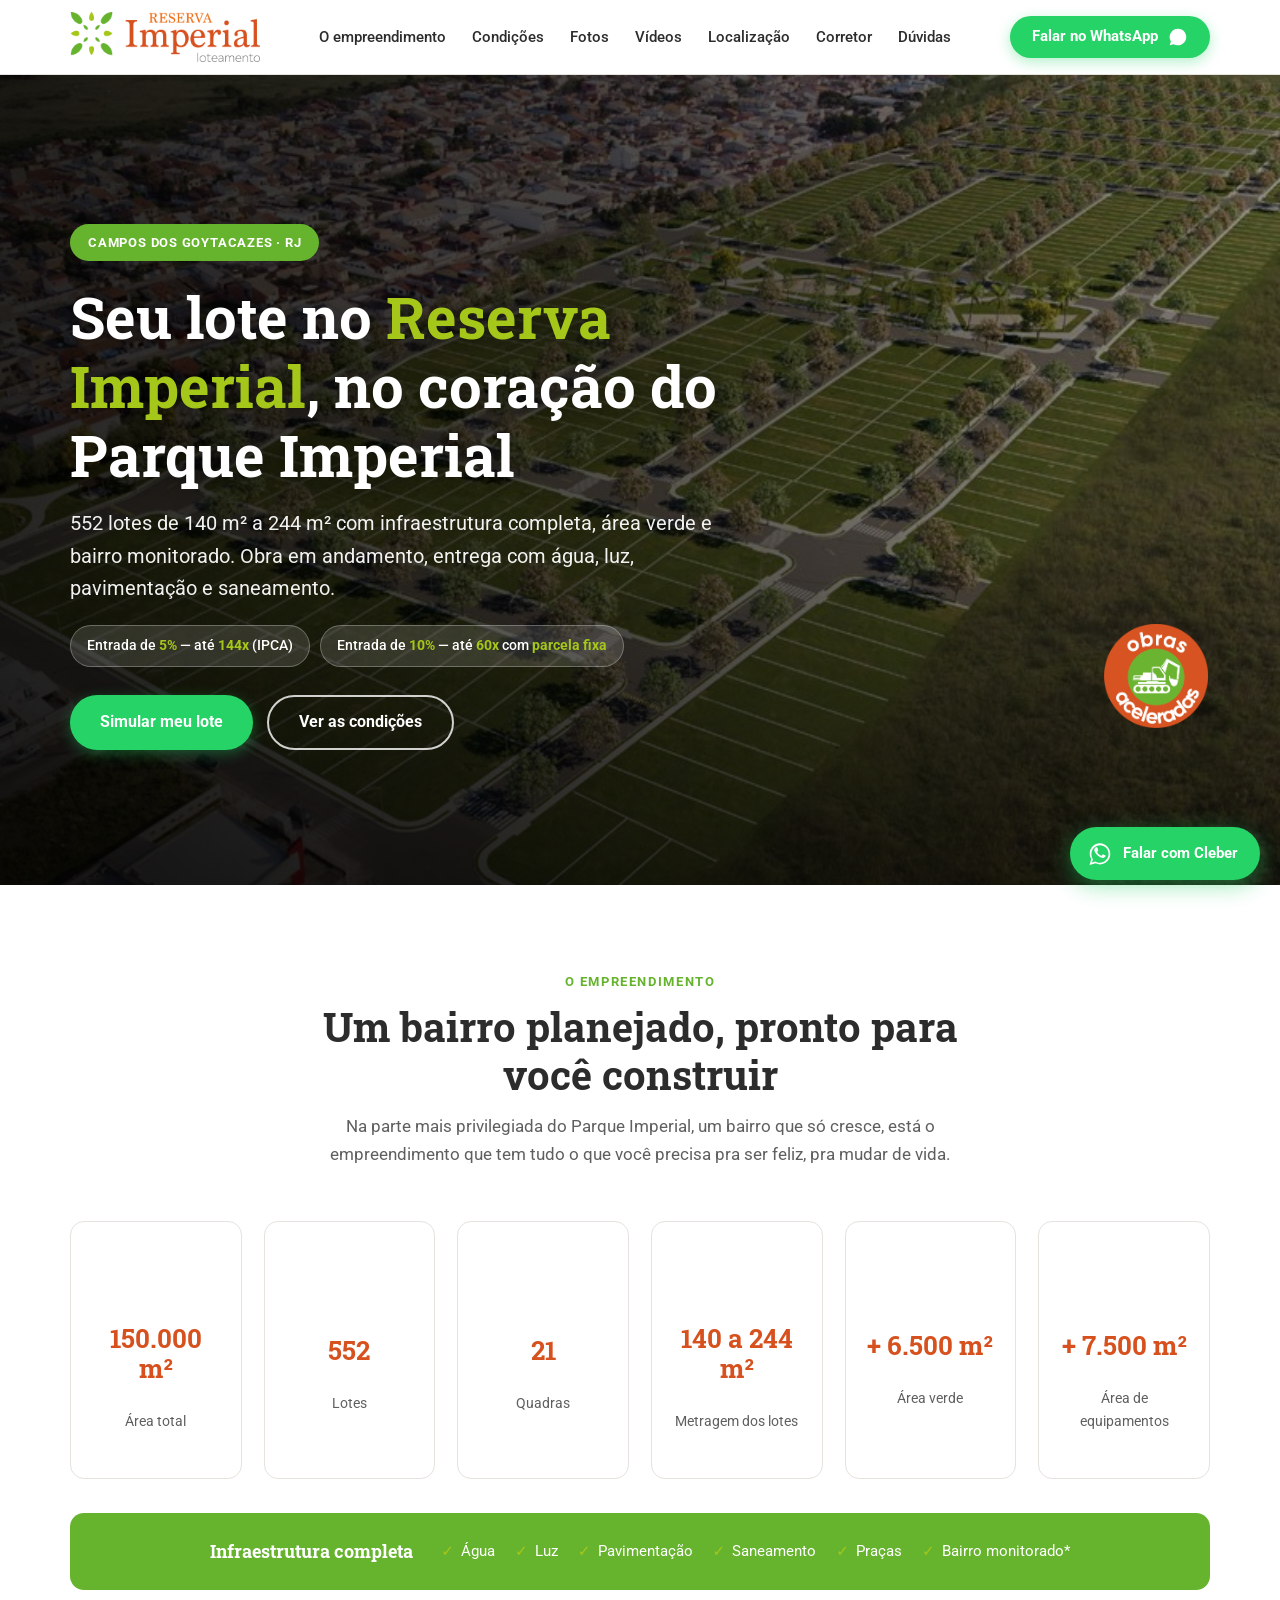
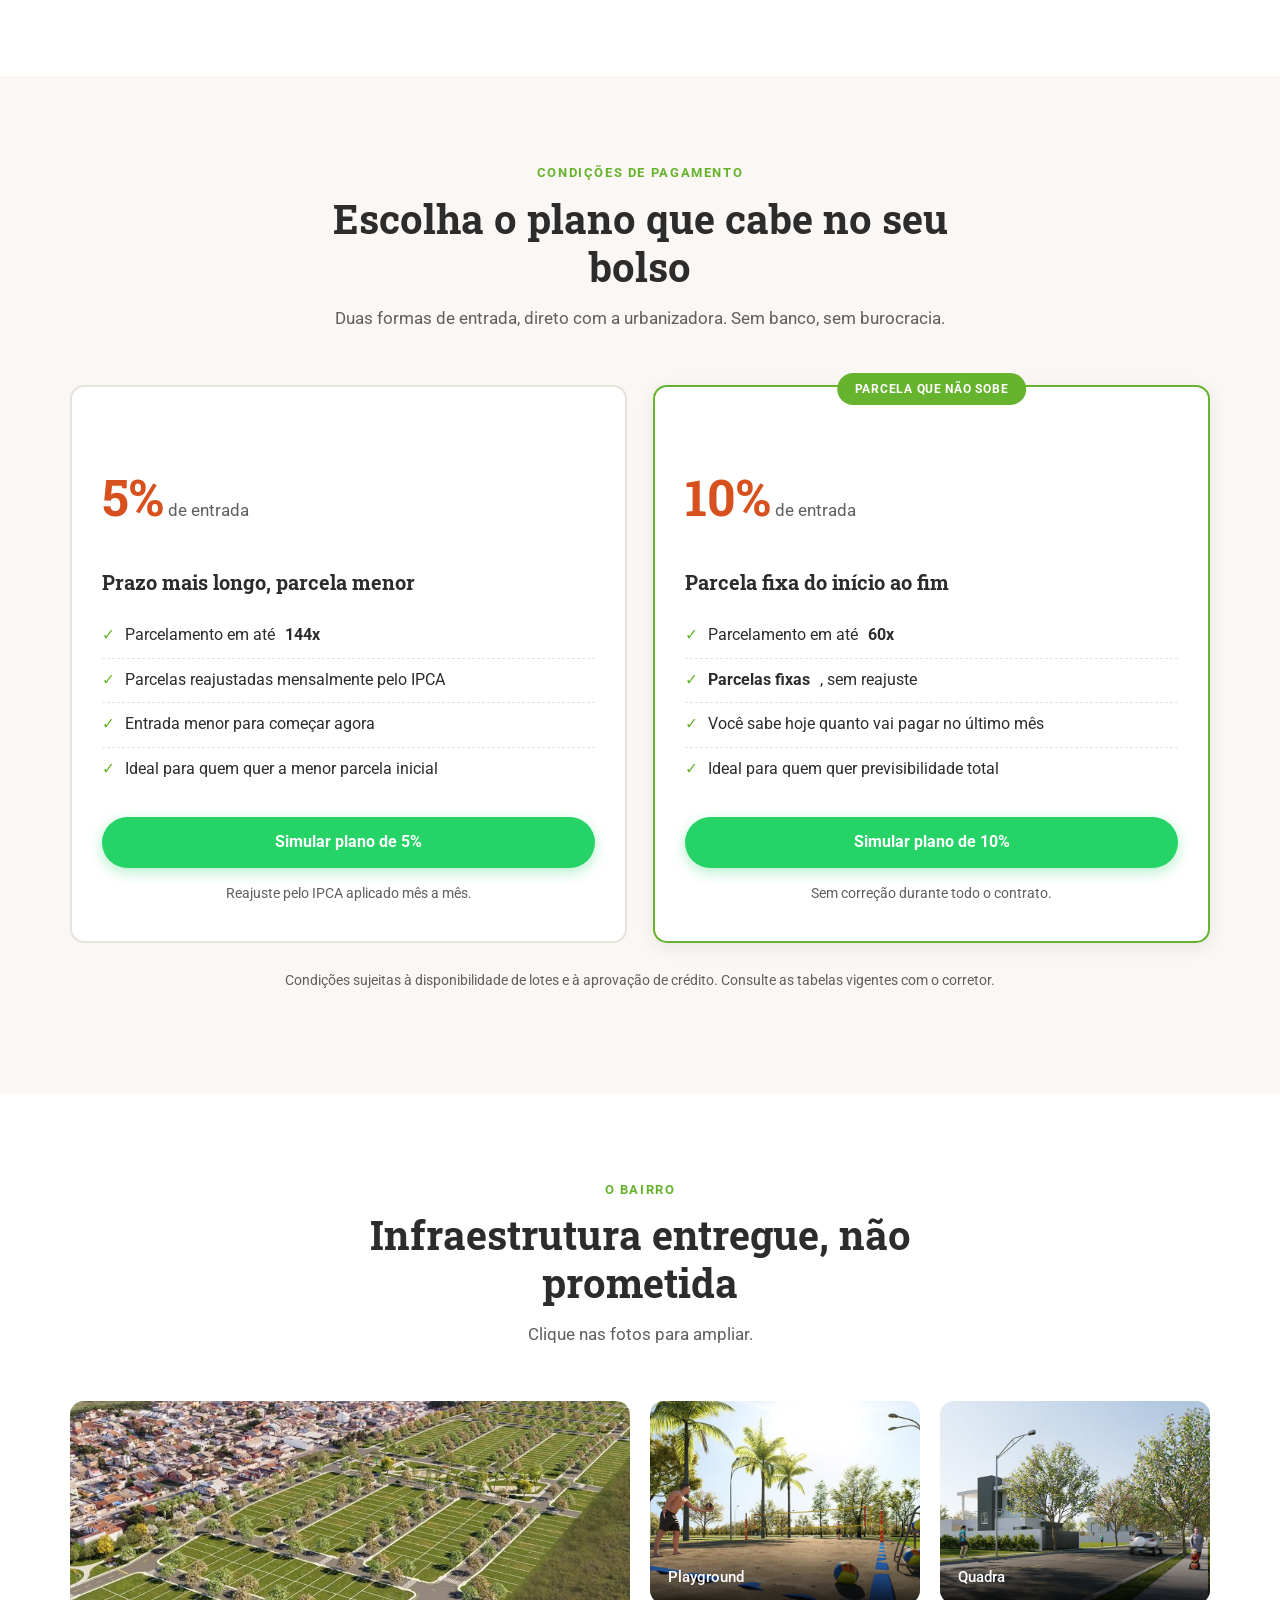
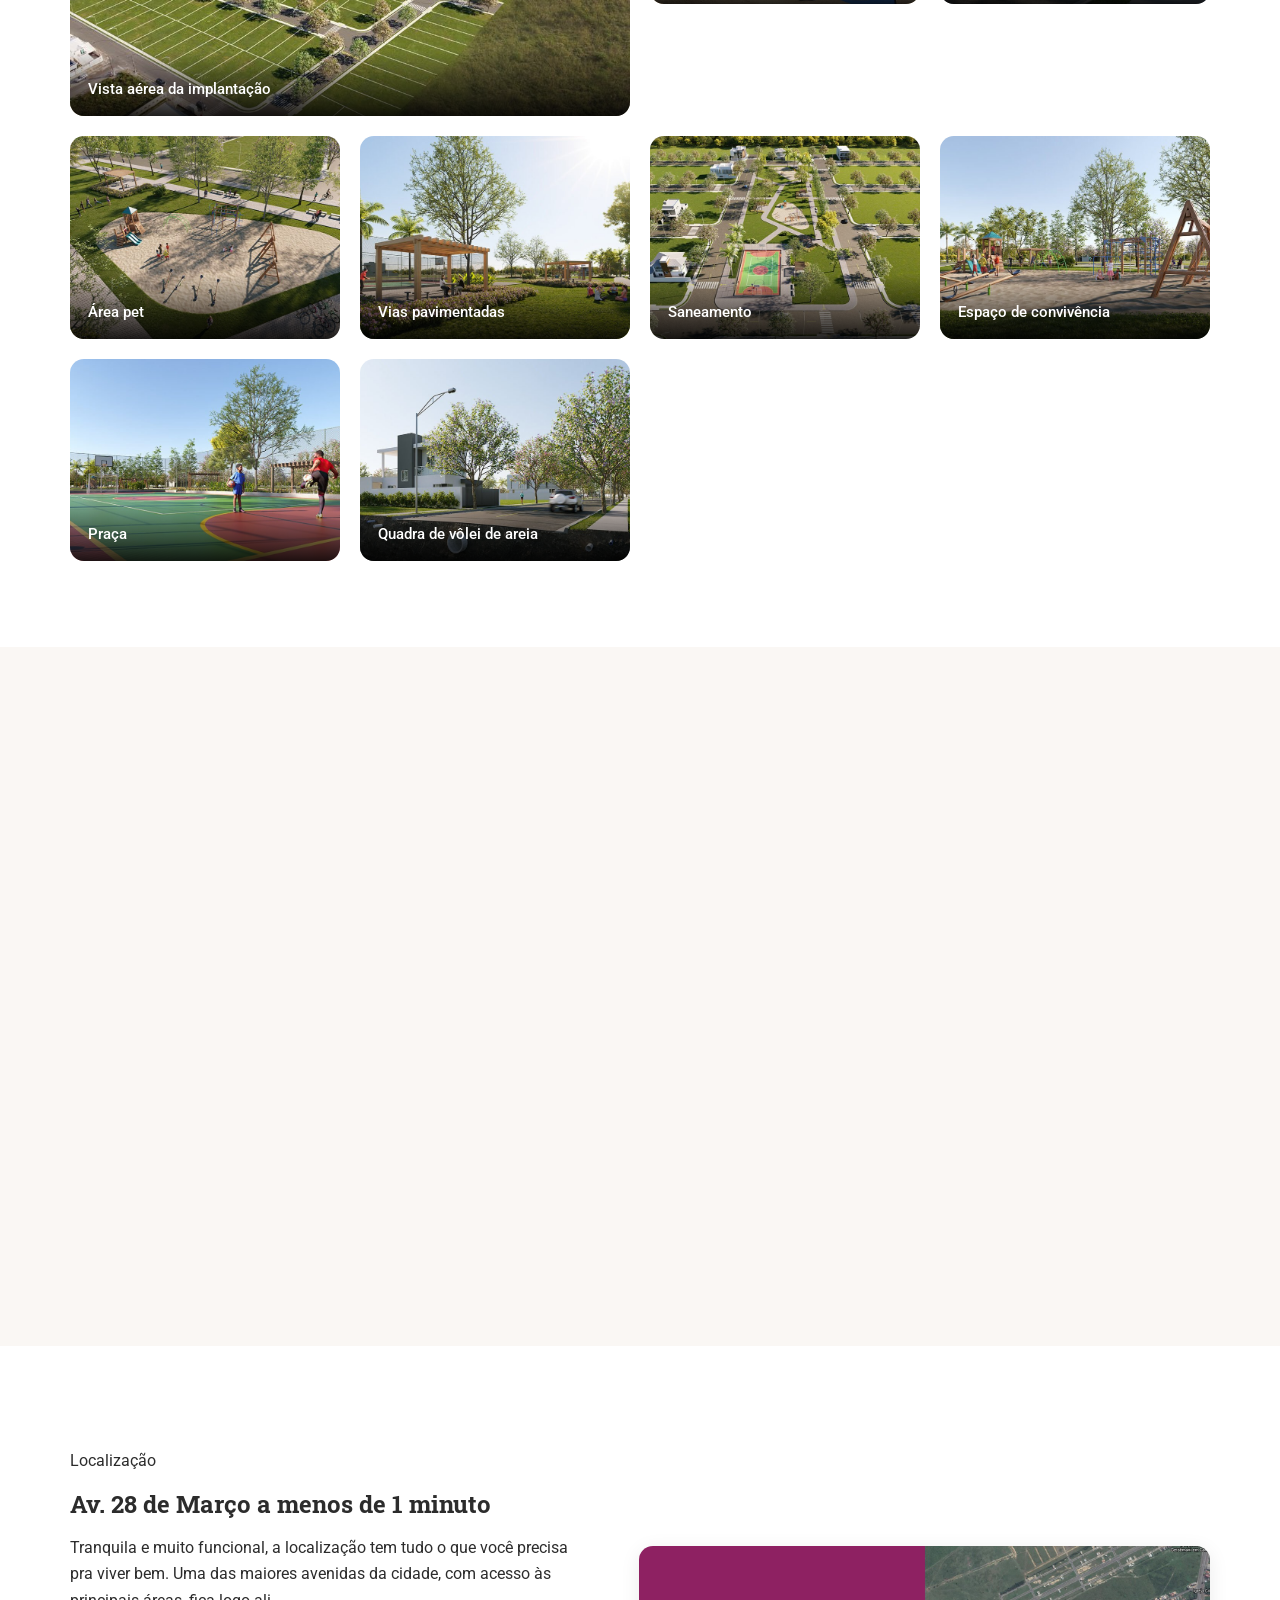
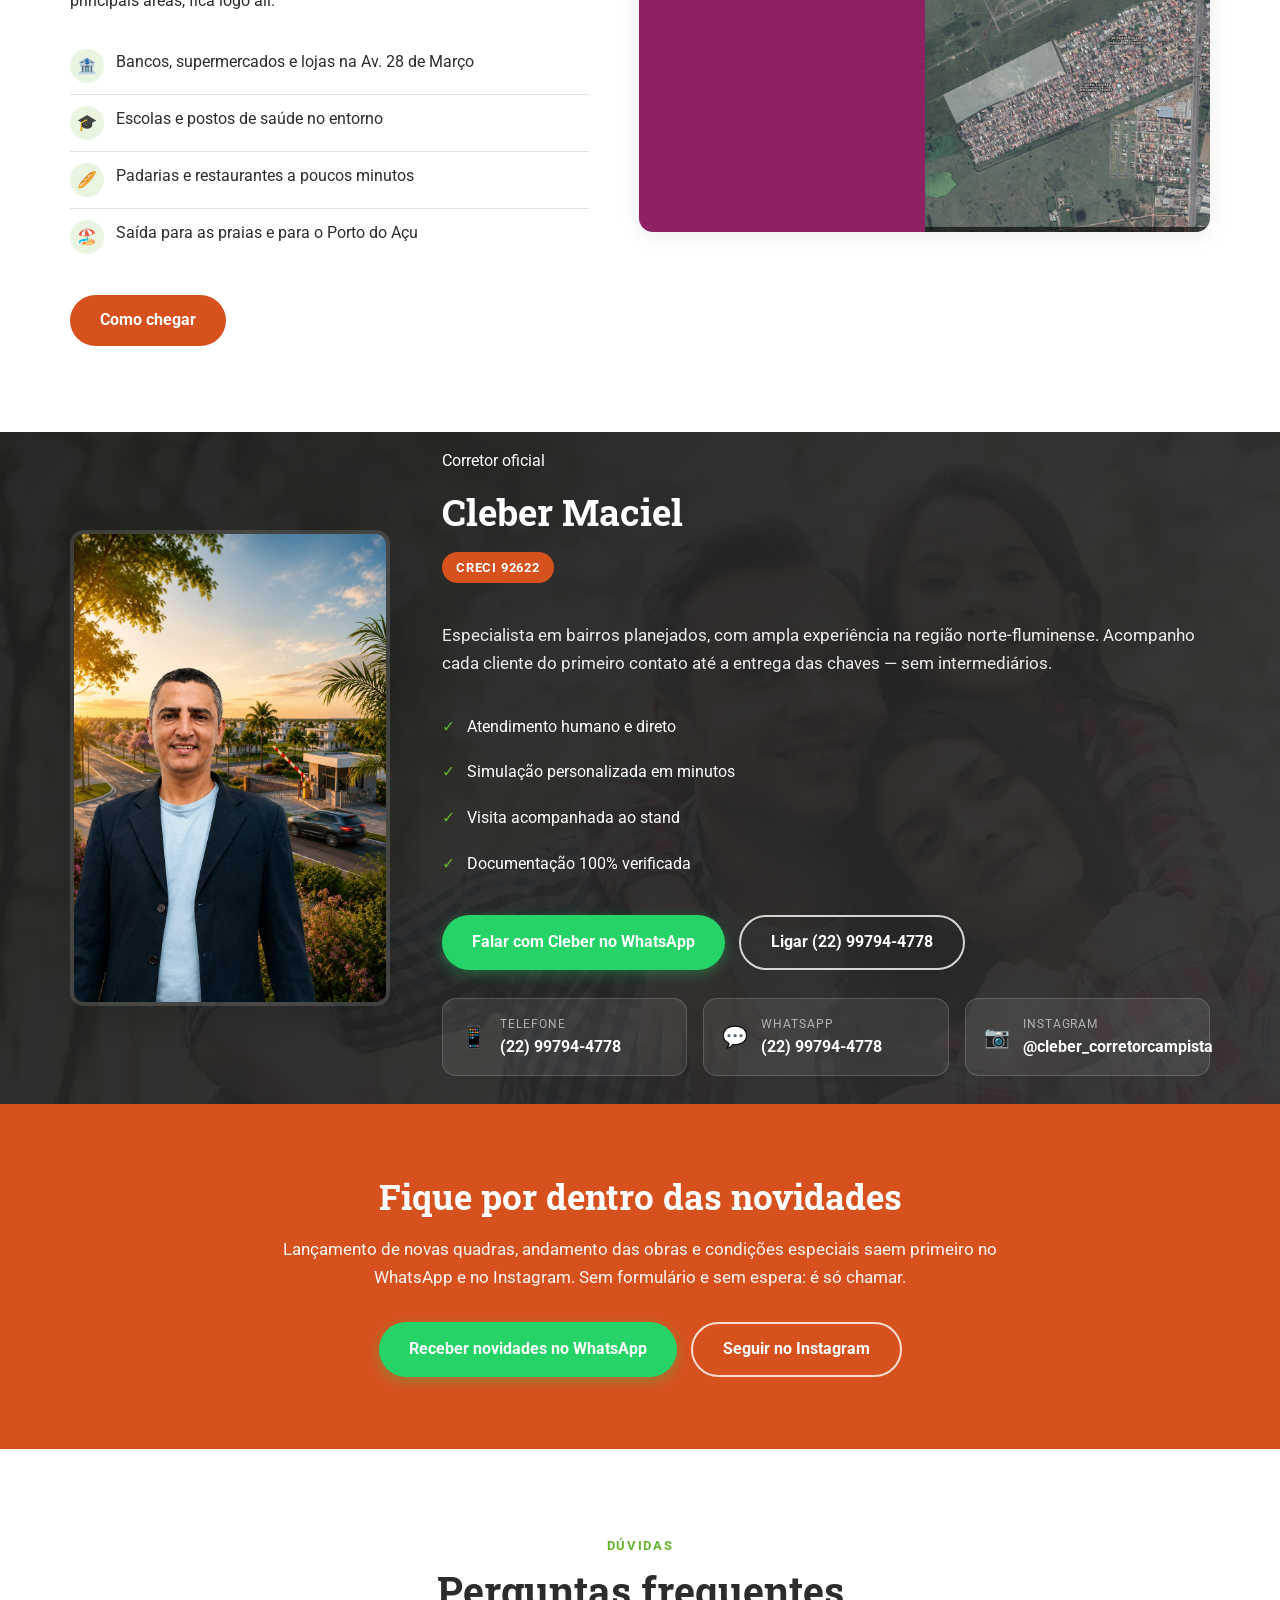
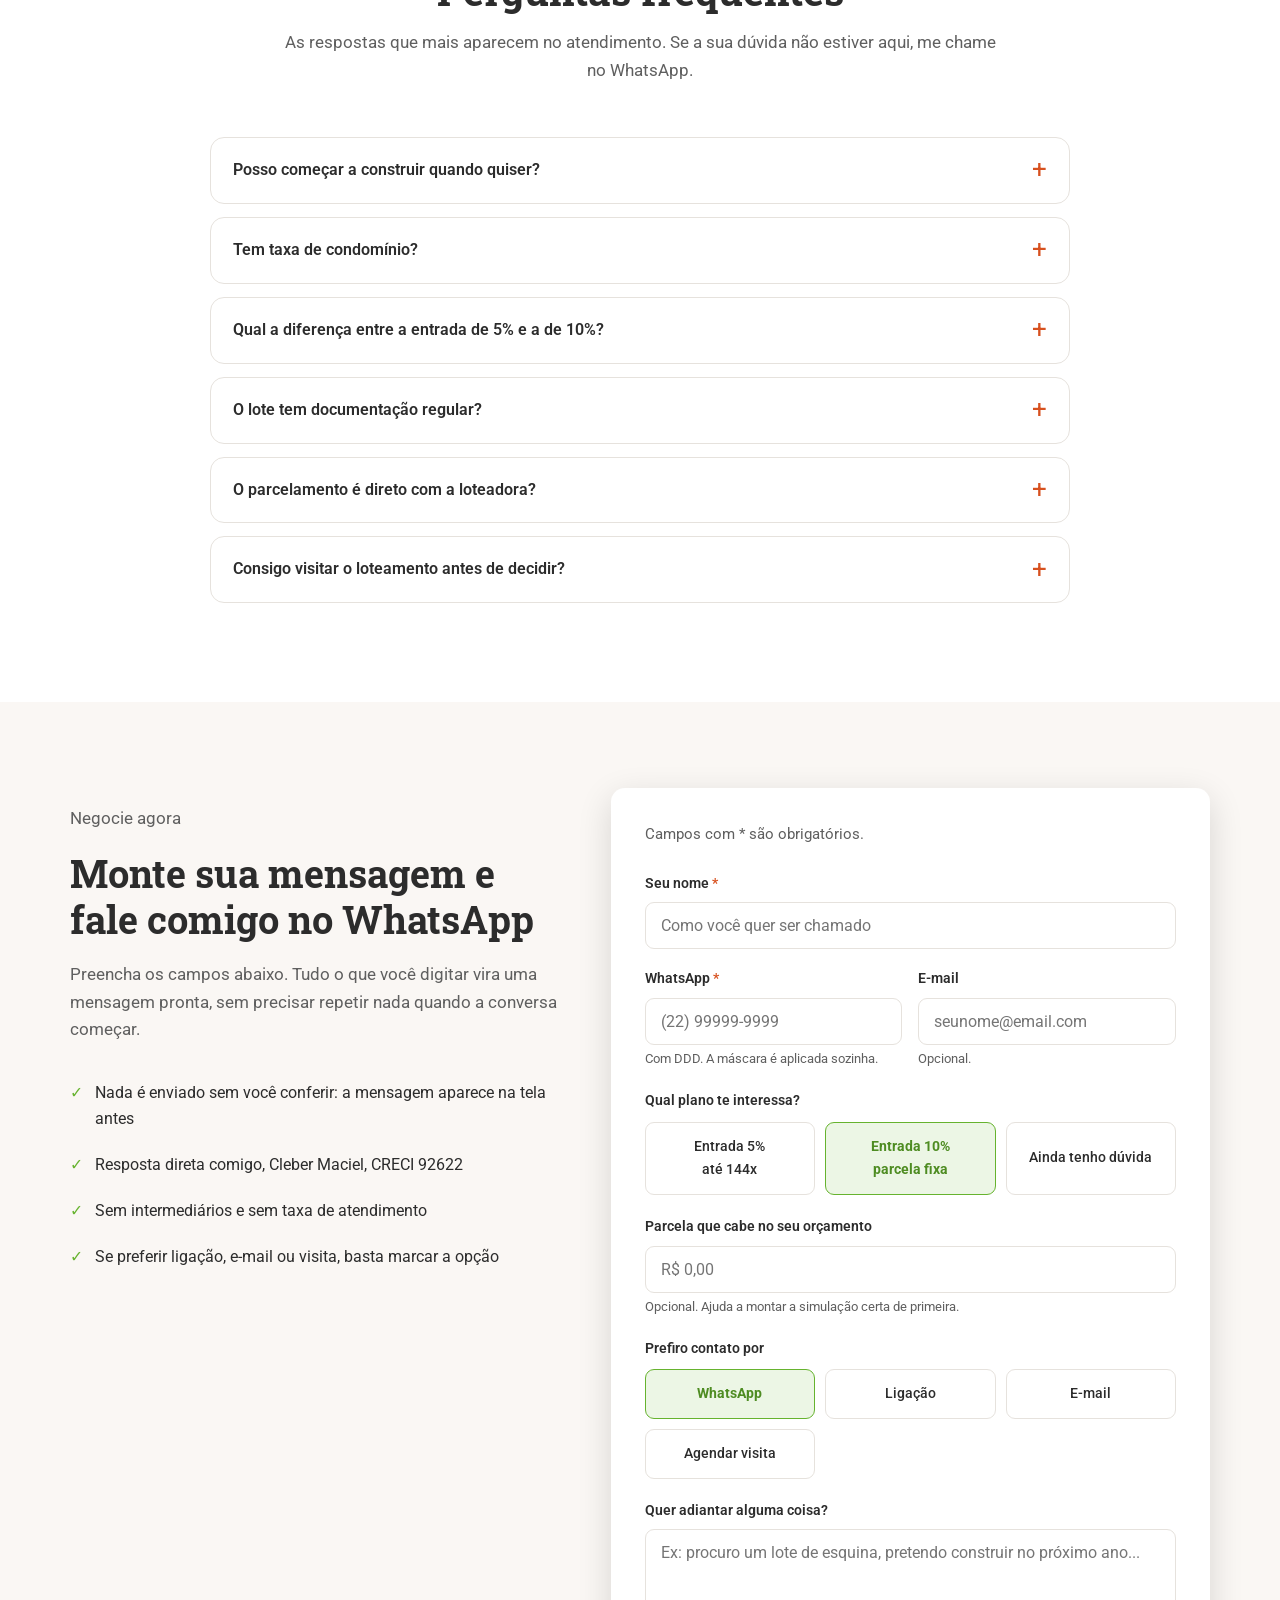
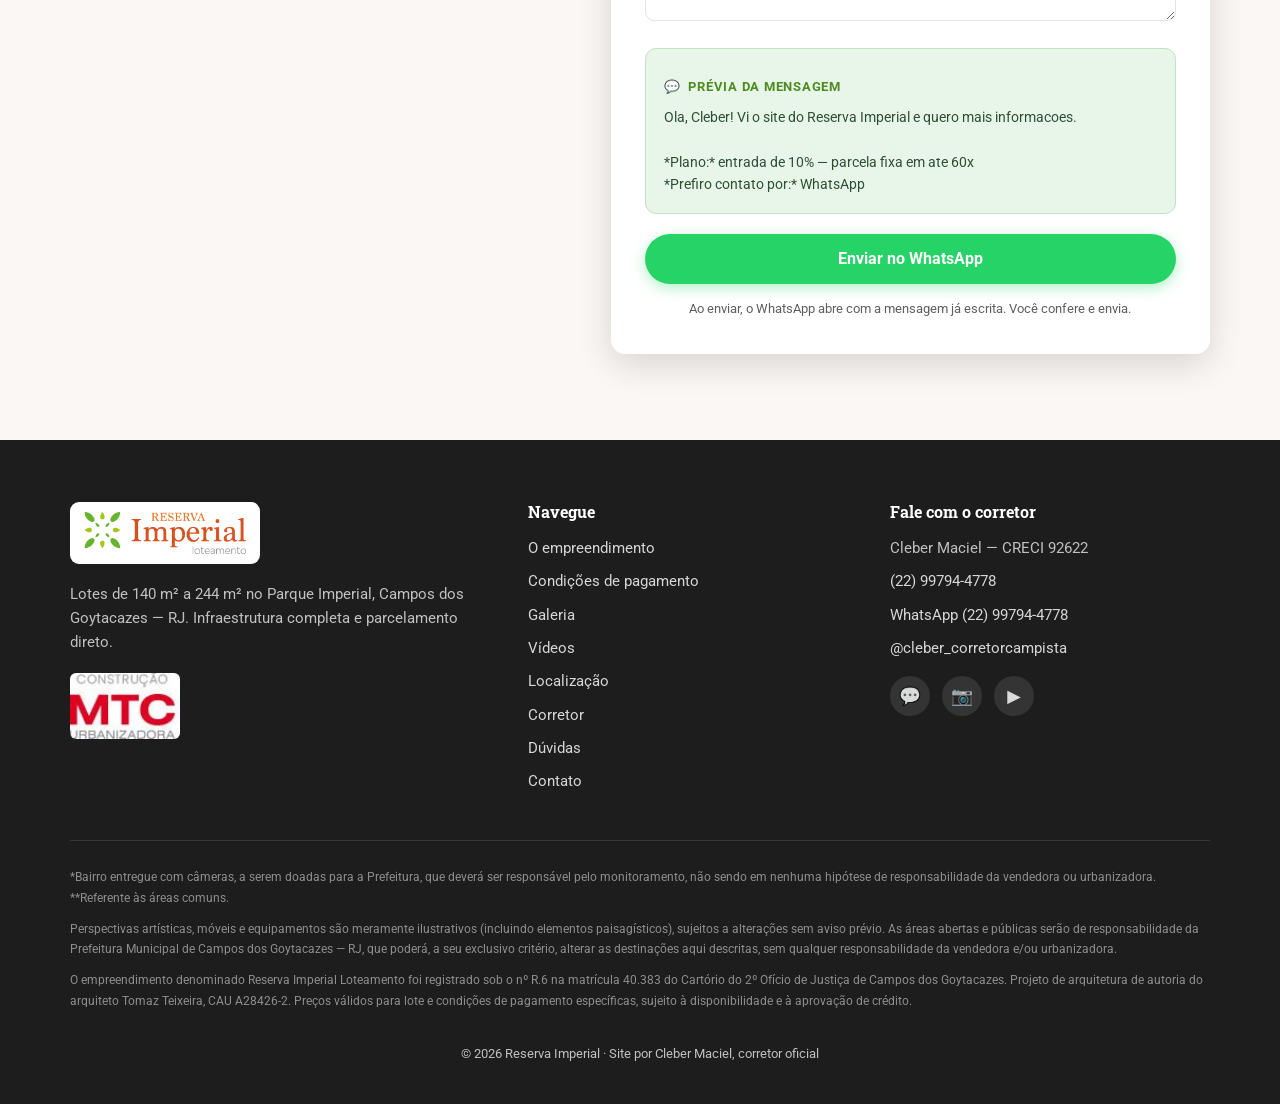
==== commit 3033cc06: "site" ====
--- a/novo-site/index.html
+++ b/novo-site/index.html
@@ -25,6 +25,75 @@
 <link rel="preconnect" href="https://fonts.gstatic.com" crossorigin>
 <link href="https://fonts.googleapis.com/css2?family=Roboto:wght@400;500;700&family=Roboto+Slab:wght@600;700&display=swap" rel="stylesheet">
 <link rel="stylesheet" href="css/style.css">
+
+<script type="application/ld+json">
+{
+  "@context": "https://schema.org",
+  "@graph": [
+    {
+      "@type": "RealEstateListing",
+      "name": "Loteamento Reserva Imperial",
+      "url": "https://loteamentoreservaimperial.com.br/",
+      "description": "552 lotes de 140 m² a 244 m² no Parque Imperial, Campos dos Goytacazes - RJ, com infraestrutura completa: água, luz, pavimentação, saneamento e praças.",
+      "image": "https://loteamentoreservaimperial.com.br/assets/img/IMPLANTAcaO_DRONE.jpg",
+      "address": {
+        "@type": "PostalAddress",
+        "streetAddress": "Parque Imperial",
+        "addressLocality": "Campos dos Goytacazes",
+        "addressRegion": "RJ",
+        "addressCountry": "BR"
+      },
+      "geo": {
+        "@type": "GeoCoordinates",
+        "latitude": -21.8041464,
+        "longitude": -41.3095655
+      }
+    },
+    {
+      "@type": "RealEstateAgent",
+      "name": "Cleber Maciel — Corretor Oficial Reserva Imperial",
+      "image": "https://loteamentoreservaimperial.com.br/assets/img/cleber.jpg",
+      "telephone": "+5522997944778",
+      "areaServed": "Campos dos Goytacazes - RJ",
+      "description": "Especialista em bairros planejados, com ampla experiência na região norte-fluminense. CRECI 92622.",
+      "sameAs": [
+        "https://instagram.com/cleber_corretorcampista",
+        "https://wa.me/5522997944778"
+      ],
+      "address": {
+        "@type": "PostalAddress",
+        "addressLocality": "Campos dos Goytacazes",
+        "addressRegion": "RJ",
+        "addressCountry": "BR"
+      }
+    },
+    {
+      "@type": "VideoObject",
+      "name": "Apresentação loteamento Reserva Imperial",
+      "description": "Apresentação em vídeo do Loteamento Reserva Imperial.",
+      "thumbnailUrl": "https://i.ytimg.com/vi/8uhp53BxR7E/maxresdefault.jpg",
+      "embedUrl": "https://www.youtube-nocookie.com/embed/8uhp53BxR7E",
+      "uploadDate": "2024-01-01"
+    },
+    {
+      "@type": "VideoObject",
+      "name": "Reporte Loteamento Reserva Imperial",
+      "description": "Andamento das obras do Loteamento Reserva Imperial.",
+      "thumbnailUrl": "https://i.ytimg.com/vi/cCxr64xngdQ/maxresdefault.jpg",
+      "embedUrl": "https://www.youtube-nocookie.com/embed/cCxr64xngdQ",
+      "uploadDate": "2024-01-01"
+    },
+    {
+      "@type": "VideoObject",
+      "name": "Stand Loteamento Reserva Imperial",
+      "description": "Visita ao stand de vendas do Loteamento Reserva Imperial.",
+      "thumbnailUrl": "https://i.ytimg.com/vi/fD1YooKp1zg/hqdefault.jpg",
+      "embedUrl": "https://www.youtube-nocookie.com/embed/fD1YooKp1zg",
+      "uploadDate": "2024-01-01"
+    }
+  ]
+}
+</script>
 </head>
 <body>
 
@@ -43,7 +112,7 @@
     <nav class="nav" id="menu-principal" aria-label="Menu principal">
       <ul>
         <li><a href="#empreendimento">O empreendimento</a></li>
-        <li><a href="#pagamento">Condições</a></li>
+        <li><a href="#condicoes">Condições</a></li>
         <li><a href="#galeria">Fotos</a></li>
         <li><a href="#videos">Vídeos</a></li>
         <li><a href="#localizacao">Localização</a></li>
@@ -64,28 +133,21 @@
 <main id="conteudo">
 
 <section class="hero" id="inicio">
-  <img class="hero-bg" src="assets/img/IMPLANTAcaO_DRONE.jpg" alt="" aria-hidden="true">
-  <div class="container">
-    <div class="hero-grid">
-      <div>
-        <p class="hero-tag">Campos dos Goytacazes · RJ</p>
-        <h1>Seu lote no <span class="destaque">Reserva Imperial</span>, no coração do Parque Imperial</h1>
-        <p class="hero-sub">552 lotes de 140 m² a 244 m² com infraestrutura completa, área verde e bairro monitorado. Obra em andamento, entrega com água, luz, pavimentação e saneamento.</p>
-        <ul class="hero-precos">
-          <li>Entrada de <strong>5%</strong> — até <strong>144x</strong> (IPCA)</li>
-          <li>Entrada de <strong>10%</strong> — até <strong>60x</strong> com <strong>parcela fixa</strong></li>
-        </ul>
-        <div class="hero-btns">
-          <a class="btn btn-whats" data-plano="10" href="https://wa.me/5522997944778" target="_blank" rel="noopener">Simular meu lote</a>
-          <a class="btn btn-vazio" href="#pagamento">Ver as condições</a>
-        </div>
-      </div>
-
-      <div class="hero-video">
-        <div class="video-facade" data-video="8uhp53BxR7E" data-titulo="Apresentação do Loteamento Reserva Imperial" aria-label="Assistir a apresentação do Reserva Imperial">
-          <img src="assets/img/8uhp53BxR7E-maxresdefault.jpg" alt="Apresentação em vídeo do Loteamento Reserva Imperial" width="405" height="720">
-          <span class="video-play" aria-hidden="true"><svg viewBox="0 0 24 24"><path d="M8 5v14l11-7z"/></svg></span>
-        </div>
+  <div class="hero-bg" aria-hidden="true">
+    <img src="assets/img/IMPLANTAcaO_DRONE.jpg" alt="" width="1920" height="1080" fetchpriority="high" decoding="async">
+  </div>
+  <div class="container">
+    <div class="hero-conteudo">
+      <p class="hero-tag">Campos dos Goytacazes · RJ</p>
+      <h1>Seu lote no <span class="destaque">Reserva Imperial</span>, no coração do Parque Imperial</h1>
+      <p class="hero-sub">552 lotes de 140 m² a 244 m² com infraestrutura completa, área verde e bairro monitorado. Obra em andamento, entrega com água, luz, pavimentação e saneamento.</p>
+      <ul class="hero-precos">
+        <li>Entrada de <strong>5%</strong> — até <strong>144x</strong> (IPCA)</li>
+        <li>Entrada de <strong>10%</strong> — até <strong>60x</strong> com <strong>parcela fixa</strong></li>
+      </ul>
+      <div class="hero-btns">
+        <a class="btn btn-whats" data-plano="10" href="https://wa.me/5522997944778" target="_blank" rel="noopener">Simular meu lote</a>
+        <a class="btn btn-vazio" href="#condicoes">Ver as condições</a>
       </div>
     </div>
     <img class="hero-selo" src="assets/img/SeloObras.png" alt="Selo de obras em andamento" width="110" height="110">
@@ -165,7 +227,7 @@
           <li>Entrada menor para começar agora</li>
           <li>Ideal para quem quer a menor parcela inicial</li>
         </ul>
-        <a class="btn btn-whats btn-bloco" data-plano="5" href="#negociar">Simular plano de 5%</a>
+        <a class="btn btn-whats btn-bloco" data-plano="5" href="#contato">Simular plano de 5%</a>
         <p class="plano-nota">Reajuste pelo IPCA aplicado mês a mês.</p>
       </div>
 
@@ -179,7 +241,7 @@
           <li>Você sabe hoje quanto vai pagar no último mês</li>
           <li>Ideal para quem quer previsibilidade total</li>
         </ul>
-        <a class="btn btn-whats btn-bloco" data-plano="10" href="#negociar">Simular plano de 10%</a>
+        <a class="btn btn-whats btn-bloco" data-plano="10" href="#contato">Simular plano de 10%</a>
         <p class="plano-nota">Sem correção durante todo o contrato.</p>
       </div>
     </div>
@@ -277,8 +339,8 @@
         </div>
       </article>
 
-      <article class="video-card">
-        <div class="moldura">
+      <article class="video-card video-card-shorts">
+        <div class="moldura moldura-vertical">
           <div class="video-facade" data-video="8uhp53BxR7E" data-titulo="Apresentação loteamento Reserva Imperial">
             <img src="assets/img/8uhp53BxR7E-maxresdefault.jpg" alt="Capa do vídeo de apresentação do Reserva Imperial" loading="lazy">
             <span class="video-play" aria-hidden="true">
--- a/novo-site/css/style.css
+++ b/novo-site/css/style.css
@@ -180,21 +180,26 @@
 .hero-bg {
   position: absolute;
   inset: 0;
-  background: url("../assets/img/banner.jpg") center/cover no-repeat;
+  z-index: 0;
+  background: var(--escuro, #1a1a1a);
+}
+.hero-bg img {
+  width: 100%;
+  height: 100%;
+  object-fit: cover;
+  object-position: center;
+  display: block;
 }
 .hero-bg::after {
   content: "";
   position: absolute;
   inset: 0;
-  background: linear-gradient(100deg, rgba(0, 0, 0, .82) 0%, rgba(0, 0, 0, .62) 45%, rgba(0, 0, 0, .3) 100%);
+  background:
+    linear-gradient(100deg, rgba(0, 0, 0, .86) 0%, rgba(0, 0, 0, .68) 46%, rgba(0, 0, 0, .34) 100%),
+    linear-gradient(to top, rgba(0, 0, 0, .55) 0%, rgba(0, 0, 0, 0) 45%);
 }
 .hero .container { position: relative; z-index: 2; }
-.hero-grid {
-  display: grid;
-  grid-template-columns: 1.15fr .85fr;
-  gap: 50px;
-  align-items: center;
-}
+.hero-conteudo { max-width: 46rem; }
 .hero-tag {
   display: inline-flex;
   align-items: center;
@@ -242,18 +247,6 @@
 .hero-precos strong { color: var(--lima); }
 
 .hero-btns { display: flex; flex-wrap: wrap; gap: 14px; }
-
-.hero-video {
-  position: relative;
-  border-radius: var(--raio);
-  overflow: hidden;
-  box-shadow: var(--sombra-forte);
-  aspect-ratio: 9 / 16;
-  max-height: 560px;
-  margin-left: auto;
-  width: 100%;
-  max-width: 320px;
-}
 
 .hero-selo {
   position: absolute;
@@ -518,6 +511,9 @@
 .video-card .info { padding: 20px 22px 24px; }
 .video-card h3 { font-size: 1.12rem; margin-bottom: 6px; }
 .video-card p { margin: 0; font-size: .93rem; color: var(--texto-suave); }
+
+/* vídeo vertical (formato celular): só assume 9/16 na versão mobile */
+.moldura-vertical { aspect-ratio: 16 / 9; }
 
 /* ---------- localização ---------- */
 .local-grid {
@@ -978,8 +974,6 @@
    RESPONSIVO
    ============================================================ */
 @media (max-width: 1024px) {
-  .hero-grid { grid-template-columns: 1fr; gap: 40px; }
-  .hero-video { margin: 0 auto; max-width: 290px; }
   .corretor-grid { grid-template-columns: 250px 1fr; gap: 36px; }
   .negocie-grid,
   .local-grid,
@@ -1011,6 +1005,12 @@
   .galeria figure:first-child { grid-column: span 1; aspect-ratio: 4 / 3; }
   .mapa-desktop { display: none; }
   .mapa-mobile { display: block; }
+  /* no mobile o Shorts aparece no formato original de celular */
+  .video-card-shorts .moldura-vertical {
+    aspect-ratio: 9 / 16;
+    max-width: 320px;
+    margin: 0 auto;
+  }
 }
 
 @media (max-width: 640px) {
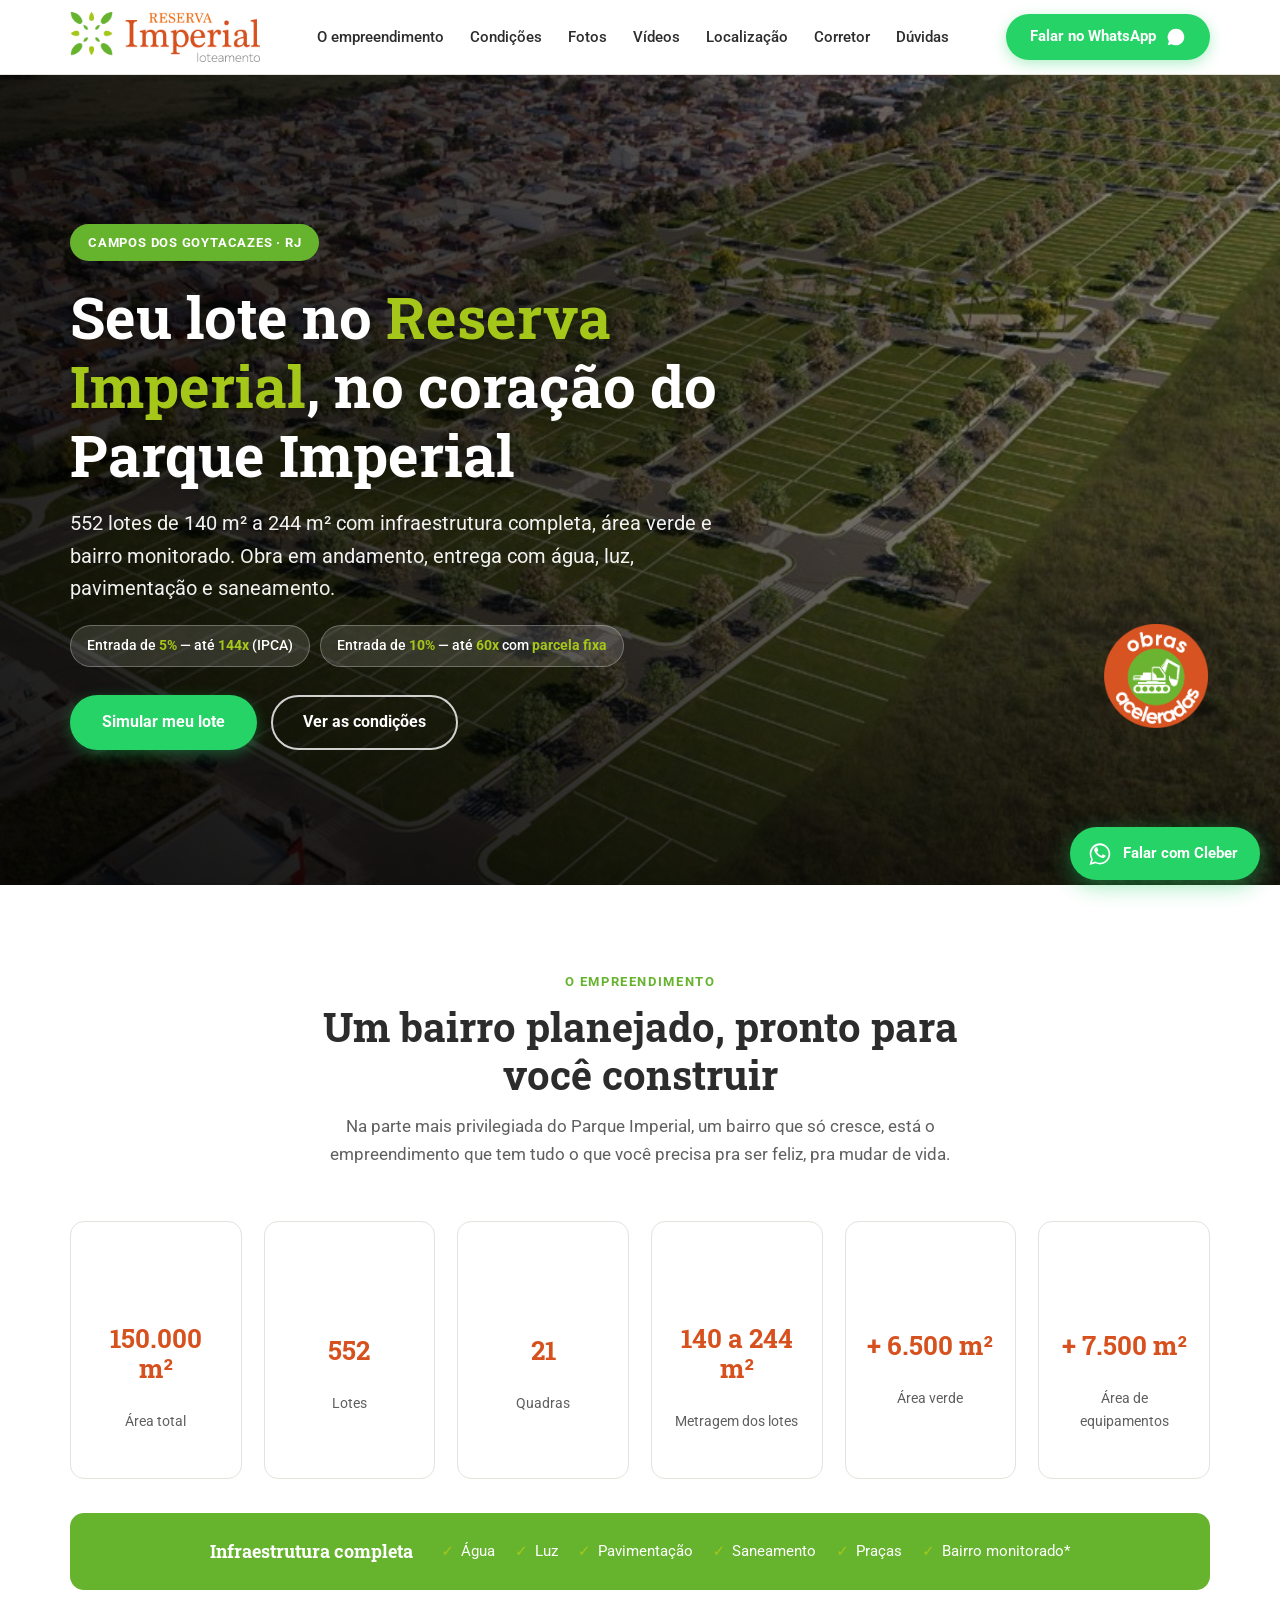
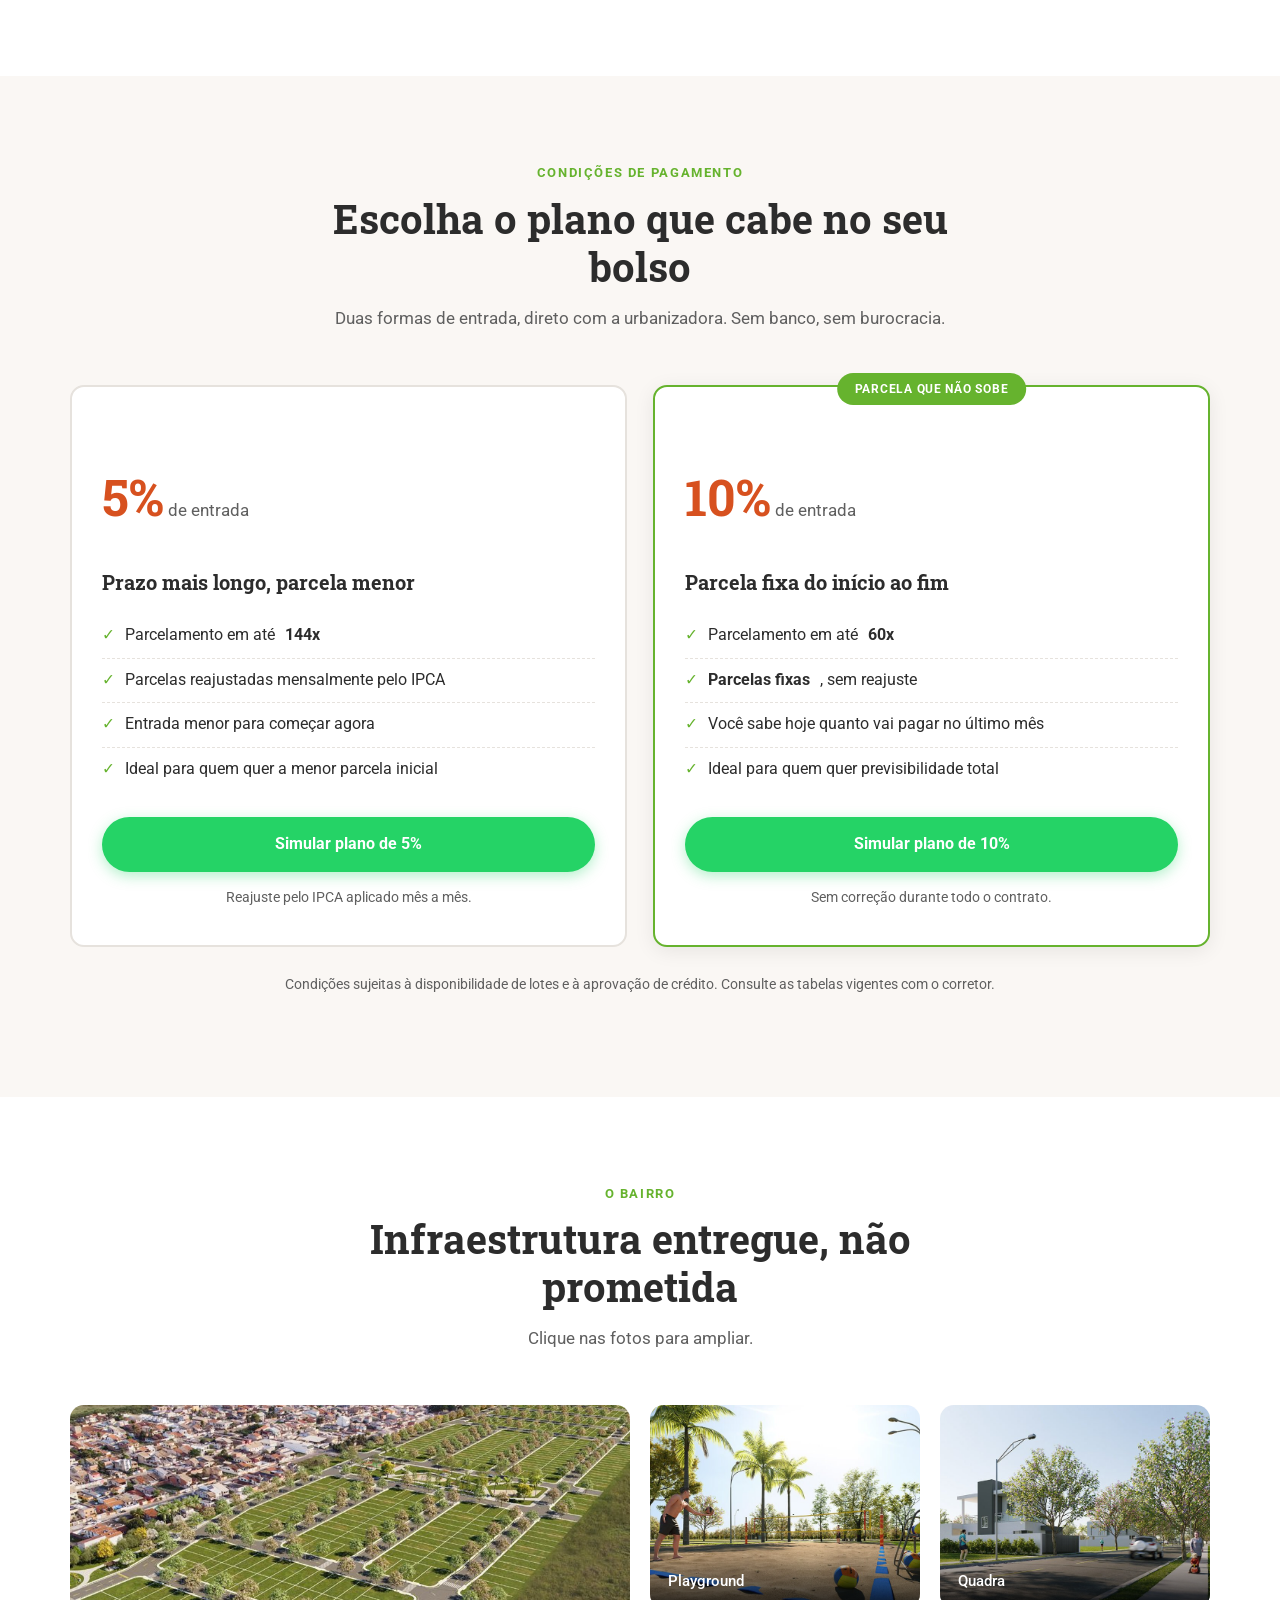
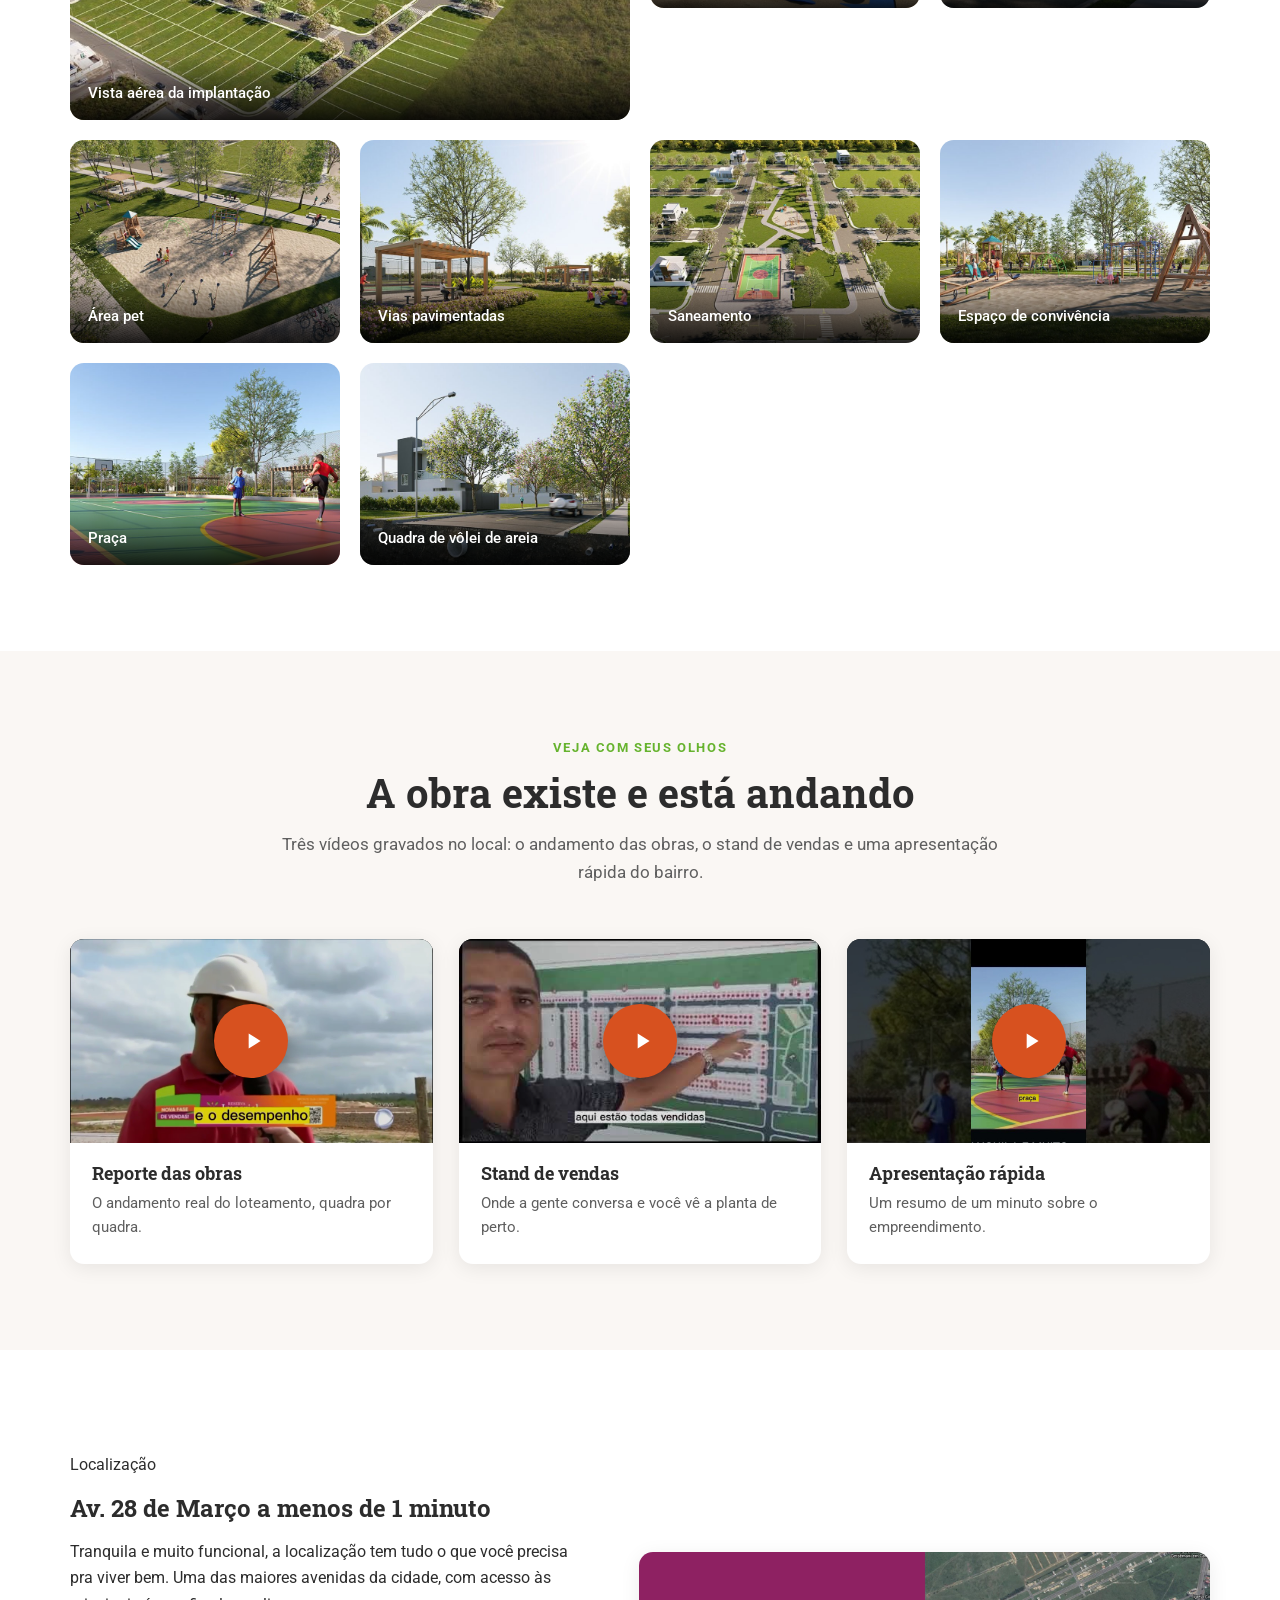
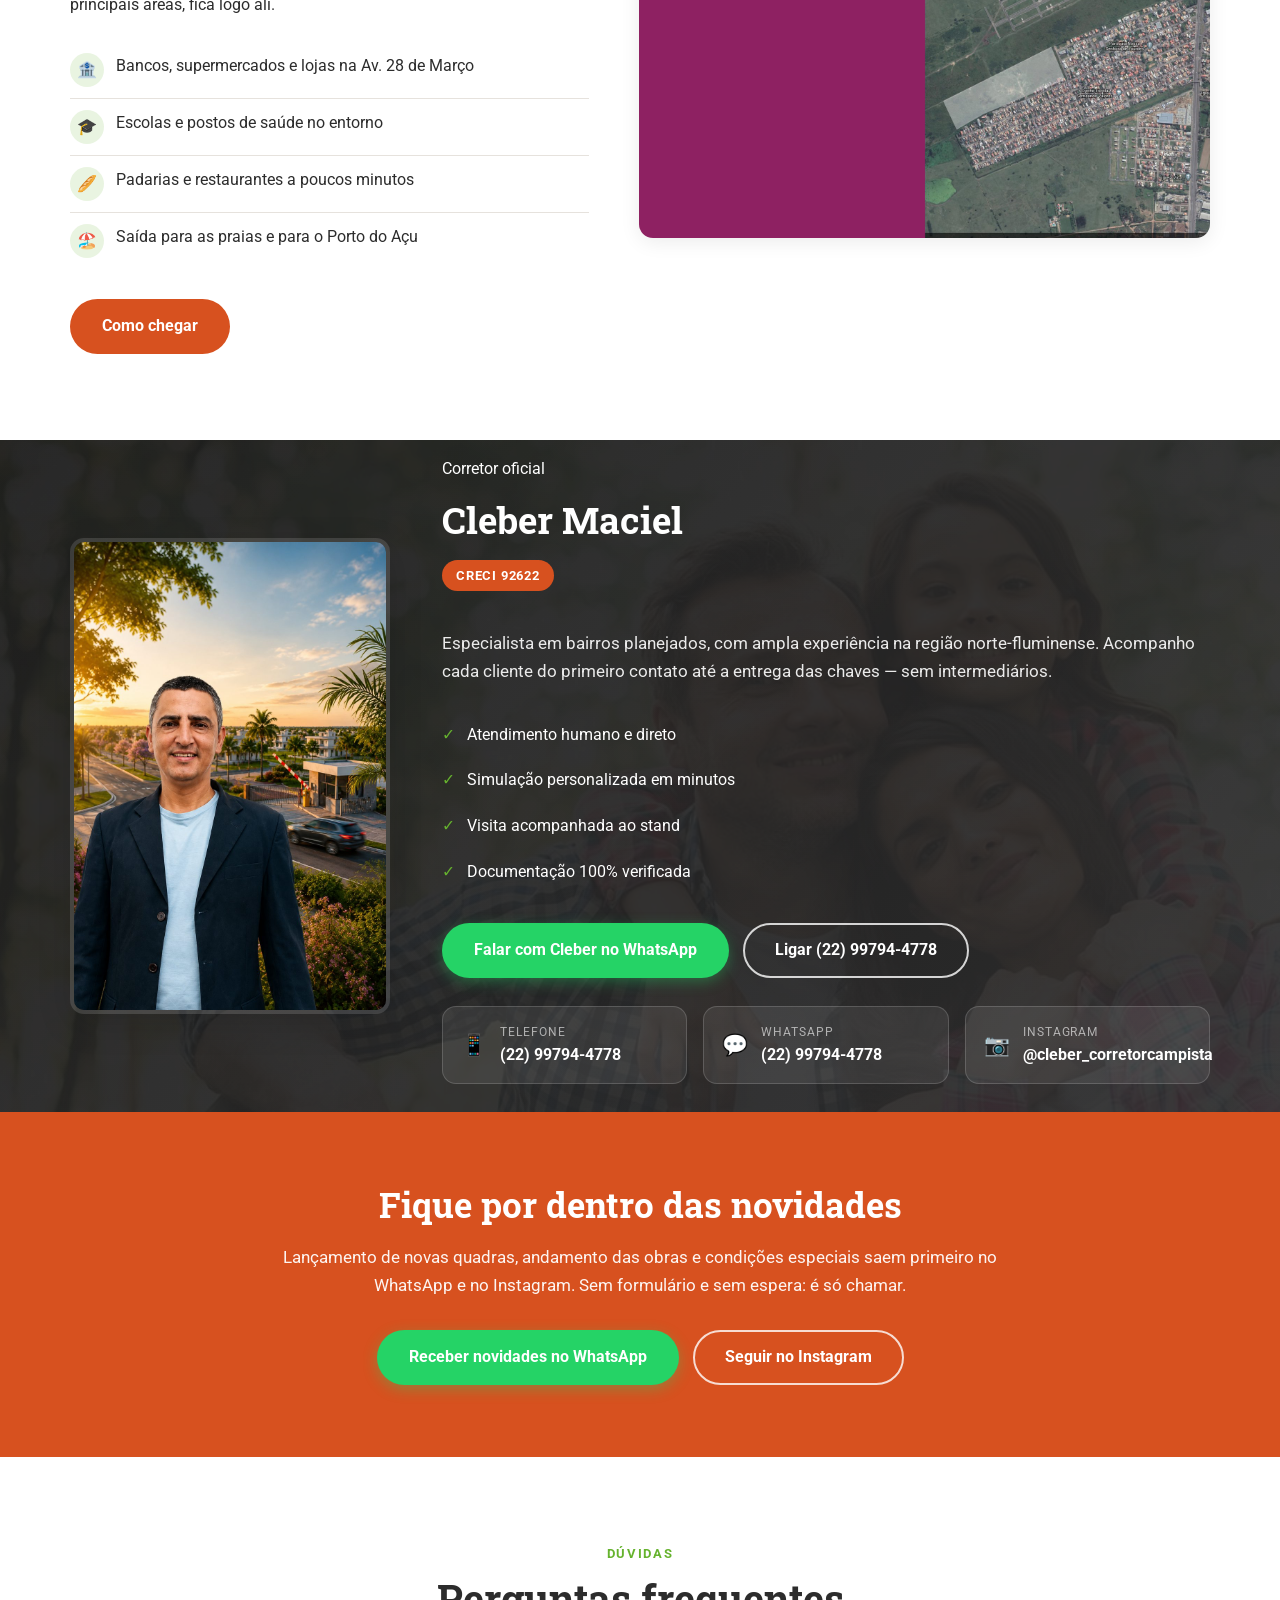
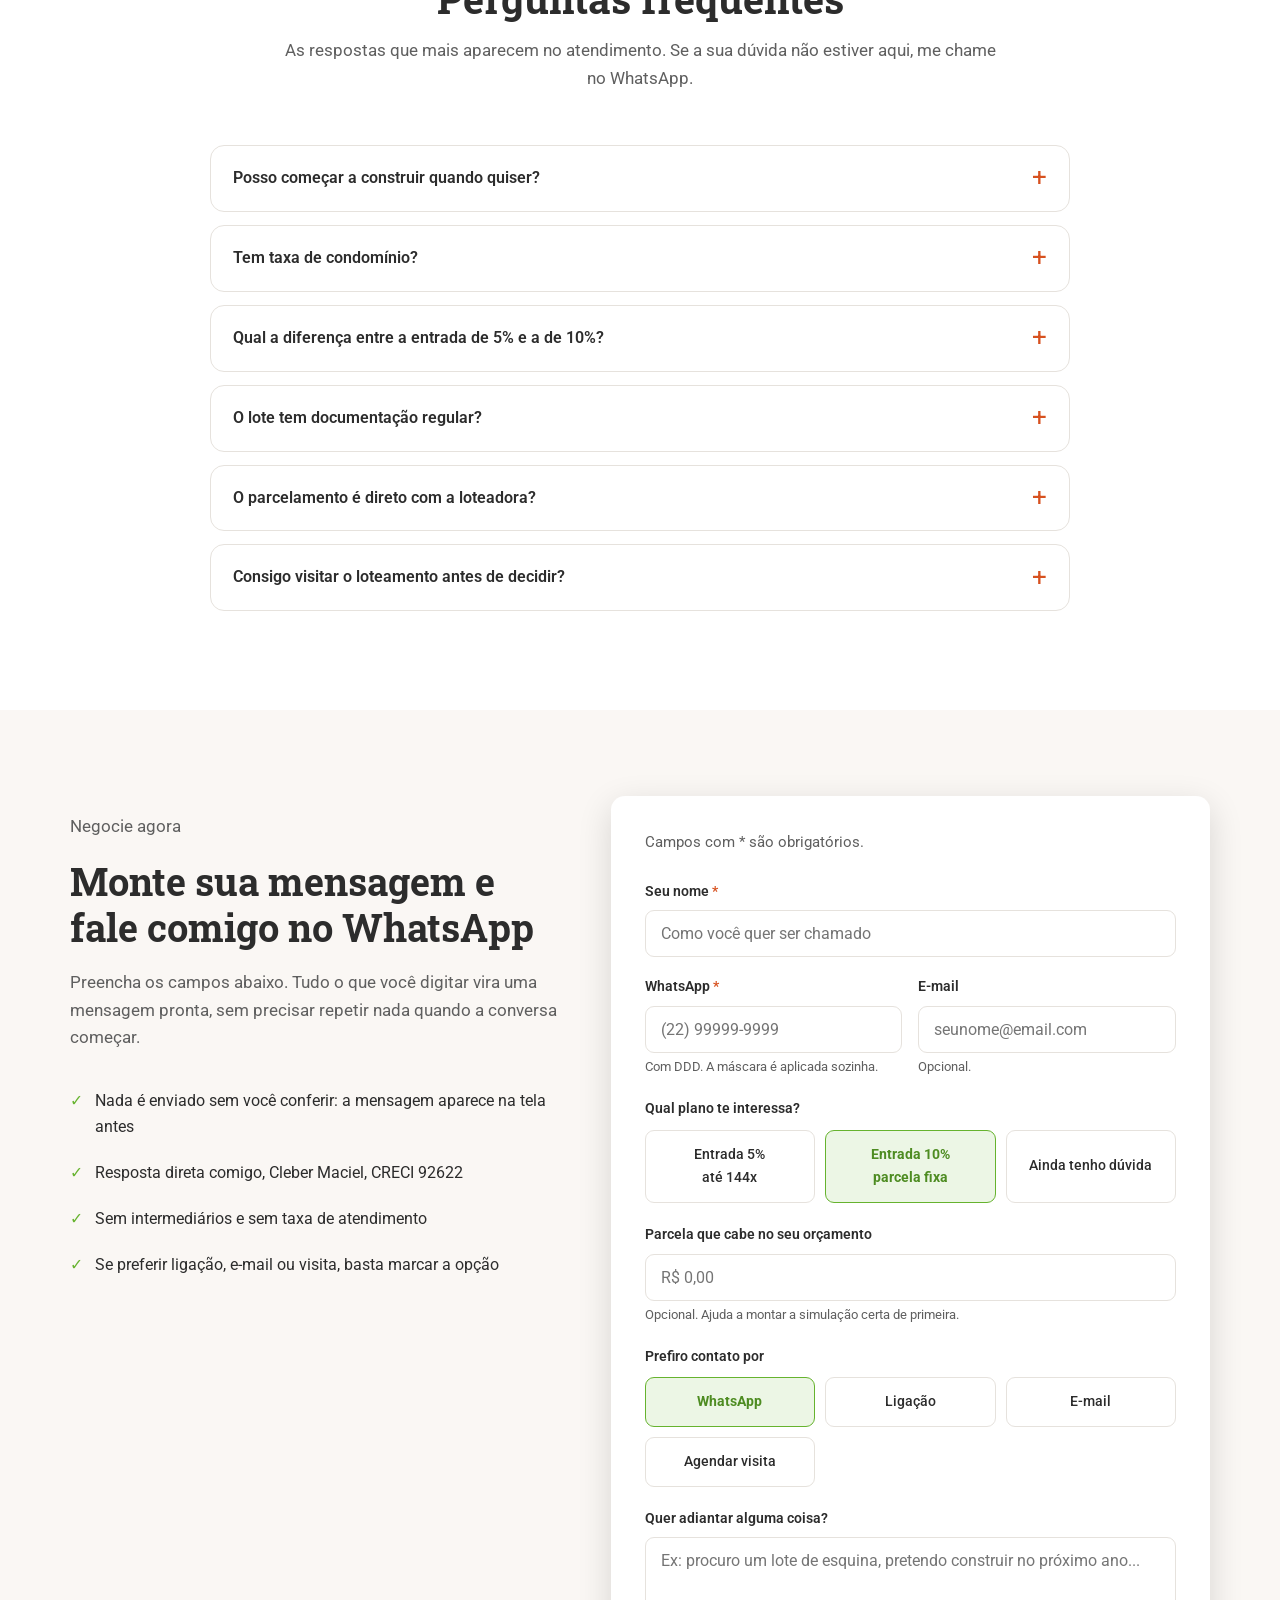
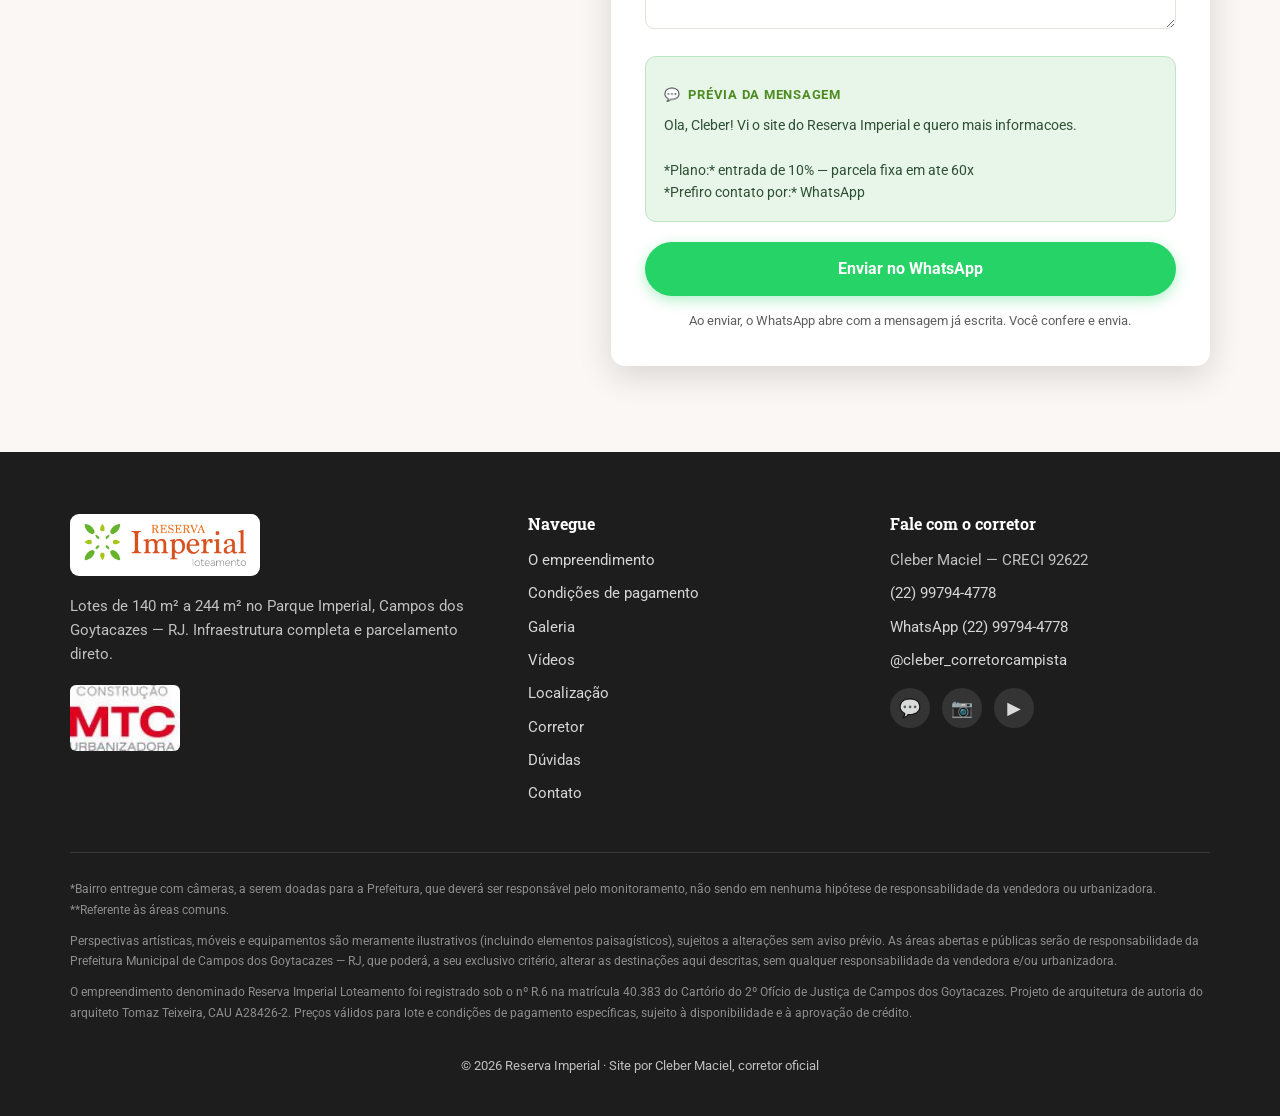
==== commit 76fe726f: "Ç" ====
--- a/novo-site/index.html
+++ b/novo-site/index.html
@@ -134,7 +134,8 @@
 
 <section class="hero" id="inicio">
   <div class="hero-bg" aria-hidden="true">
-    <img src="assets/img/IMPLANTAcaO_DRONE.jpg" alt="" width="1920" height="1080" fetchpriority="high" decoding="async">
+    <img class="hero-img-desktop" src="assets/img/IMPLANTAcaO_DRONE.jpg" alt="" width="1920" height="1080" fetchpriority="high" decoding="async">
+    <img class="hero-img-mobile" src="assets/img/hero-mobile.jpg" alt="" width="1112" height="811" fetchpriority="high" decoding="async">
   </div>
   <div class="container">
     <div class="hero-conteudo">
@@ -405,7 +406,7 @@
           <li>Documentação 100% verificada</li>
         </ul>
 
-        <div class="hero-btns" style="margin-top:28px">
+        <div class="hero-btns hero-btns--corretor">
           <a class="btn btn-whats" href="https://wa.me/5522997944778?text=Ol%C3%A1%2C%20Cleber!%20Vi%20o%20site%20do%20Reserva%20Imperial%20e%20quero%20falar%20com%20voc%C3%AA." target="_blank" rel="noopener">Falar com Cleber no WhatsApp</a>
           <a class="btn btn-vazio" href="tel:+5522997944778">Ligar (22) 99794-4778</a>
         </div>
--- a/novo-site/css/style.css
+++ b/novo-site/css/style.css
@@ -87,7 +87,7 @@
   justify-content: center;
   gap: 10px;
   padding: 15px 30px;
-  border: 0;
+  border: 2px solid transparent; /* mantém todos os botões com a mesma altura */
   border-radius: 50px;
   font-size: 1rem;
   font-weight: 700;
@@ -105,7 +105,7 @@
 .btn-laranja { background: var(--laranja); color: #fff; }
 .btn-laranja:hover { background: var(--laranja-escuro); color: #fff; }
 
-.btn-vazio { background: transparent; color: #fff; border: 2px solid rgba(255, 255, 255, .8); }
+.btn-vazio { background: transparent; color: #fff; border-color: rgba(255, 255, 255, .8); }
 .btn-vazio:hover { background: #fff; color: var(--laranja); }
 
 .btn-bloco { width: 100%; }
@@ -190,6 +190,7 @@
   object-position: center;
   display: block;
 }
+.hero-img-mobile { display: none; }
 .hero-bg::after {
   content: "";
   position: absolute;
@@ -246,7 +247,8 @@
 }
 .hero-precos strong { color: var(--lima); }
 
-.hero-btns { display: flex; flex-wrap: wrap; gap: 14px; }
+.hero-btns { display: flex; flex-wrap: wrap; align-items: center; gap: 14px; }
+.hero-btns--corretor { margin-top: 28px; }
 
 .hero-selo {
   position: absolute;
@@ -634,7 +636,7 @@
 }
 .novidades h2 { color: #fff; font-size: clamp(1.6rem, 3.4vw, 2.2rem); }
 .novidades p { max-width: 46em; margin: 0 auto 30px; font-size: 1.06rem; color: rgba(255, 255, 255, .94); }
-.novidades-btns { display: flex; flex-wrap: wrap; gap: 14px; justify-content: center; }
+.novidades-btns { display: flex; flex-wrap: wrap; align-items: center; gap: 14px; justify-content: center; }
 
 /* ---------- FAQ ---------- */
 .faq { max-width: 860px; margin: 0 auto; }
@@ -1015,6 +1017,9 @@
 
 @media (max-width: 640px) {
   .hero { min-height: auto; padding: 50px 0 60px; }
+  /* no mobile o hero usa a banner do casal */
+  .hero-img-desktop { display: none; }
+  .hero-img-mobile { display: block; object-position: center 22%; }
   .corretor-grid { grid-template-columns: 1fr; }
   .corretor-foto { max-width: 268px; margin: 0 auto; }
   .campo-duplo { grid-template-columns: 1fr; }
@@ -1024,6 +1029,9 @@
   .whats-flutuante .txt { display: none; }
   .whats-flutuante { border-radius: 50%; width: 58px; height: 58px; padding: 0; justify-content: center; }
   .infra-faixa { flex-direction: column; }
+  /* botões empilhados e da mesma largura para não ficarem desalinhados */
+  .hero-btns { flex-direction: column; align-items: stretch; }
+  .hero-btns .btn { width: 100%; }
   .hero-selo { width: 76px; right: 14px; bottom: 14px; }
   .secao-titulo { margin-bottom: 38px; }
 }
